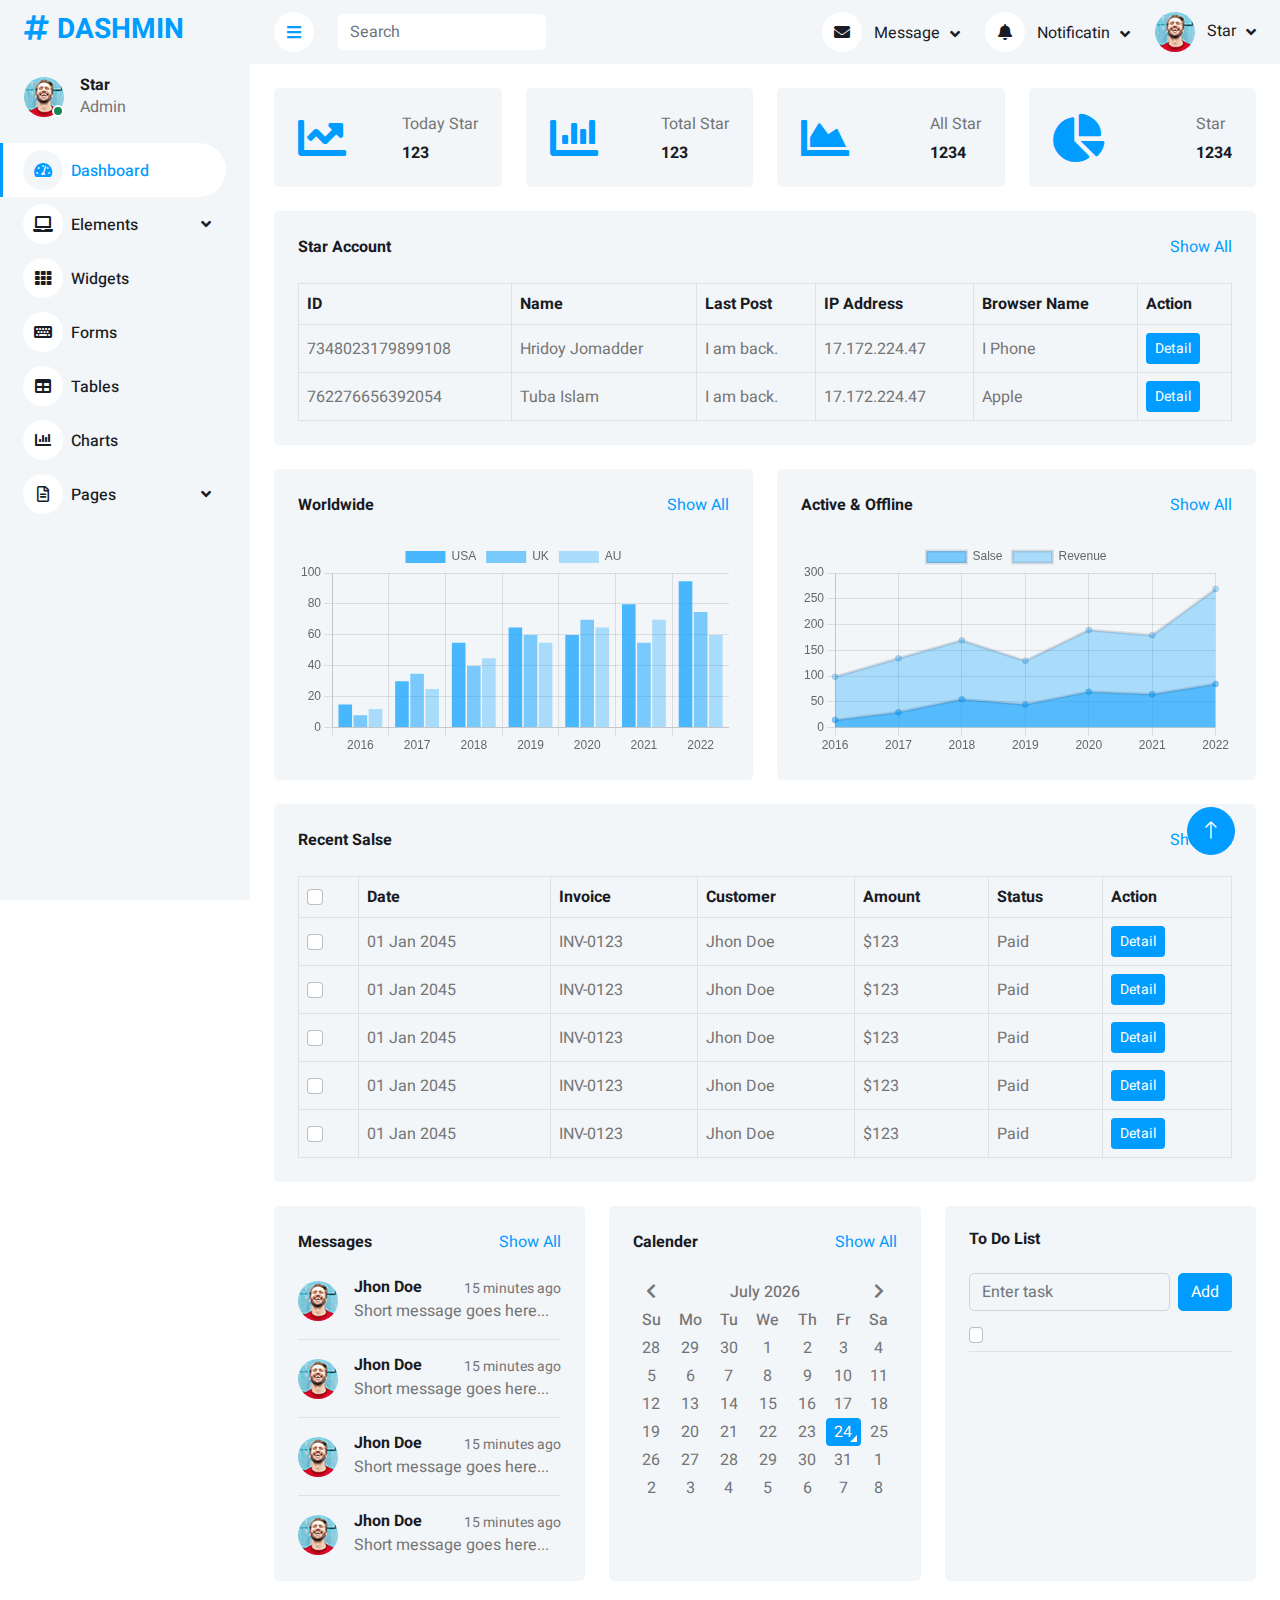
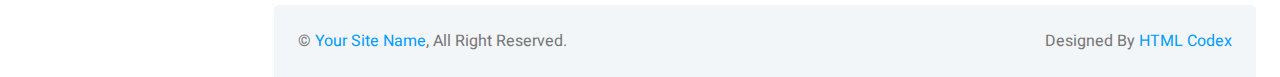
==== index.html @ 41b0b268 "first commit" ====
<!DOCTYPE html>
<html lang="en">

<head>
    <meta charset="utf-8">
    <title>DASHMIN - Bootstrap Admin Template</title>
    <meta content="width=device-width, initial-scale=1.0" name="viewport">
    <meta content="" name="keywords">
    <meta content="" name="description">
    <meta content="Hridoy Jomadder" name="author">

    <!-- Favicon -->
    <link href="img/favicon.ico" rel="icon">

    <!-- Google Web Fonts -->
    <link rel="preconnect" href="https://fonts.googleapis.com">
    <link rel="preconnect" href="https://fonts.gstatic.com" crossorigin>
    <link href="https://fonts.googleapis.com/css2?family=Heebo:wght@400;500;600;700&display=swap" rel="stylesheet">
    
    <!-- Icon Font Stylesheet -->
    <link href="https://cdnjs.cloudflare.com/ajax/libs/font-awesome/5.10.0/css/all.min.css" rel="stylesheet">
    <link href="https://cdn.jsdelivr.net/npm/bootstrap-icons@1.4.1/font/bootstrap-icons.css" rel="stylesheet">

    <!-- Libraries Stylesheet -->
    <link href="lib/owlcarousel/assets/owl.carousel.min.css" rel="stylesheet">
    <link href="lib/tempusdominus/css/tempusdominus-bootstrap-4.min.css" rel="stylesheet" />

    <!-- Customized Bootstrap Stylesheet -->
    <link href="css/bootstrap.min.css" rel="stylesheet">

    <!-- Template Stylesheet -->
    <link href="css/style.css" rel="stylesheet">
</head>

<body>
    <div class="container-fluid position-relative bg-white d-flex p-0">
        <!-- Spinner Start -->
        <div id="spinner" class="show bg-white position-fixed translate-middle w-100 vh-100 top-50 start-50 d-flex align-items-center justify-content-center">
            <div class="spinner-border text-primary" style="width: 3rem; height: 3rem;" role="status">
                <span class="sr-only">Loading...</span>
            </div>
        </div>
        <!-- Spinner End -->


        <!-- Sidebar Start -->
        <div class="sidebar pe-4 pb-3">
            <nav class="navbar bg-light navbar-light">
                <a href="index.html" class="navbar-brand mx-4 mb-3">
                    <h3 class="text-primary"><i class="fa fa-hashtag me-2"></i>DASHMIN</h3>
                </a>
                <div class="d-flex align-items-center ms-4 mb-4">
                    <div class="position-relative">
                        <img class="rounded-circle" src="img/user.jpg" alt="" style="width: 40px; height: 40px;">
                        <div class="bg-success rounded-circle border border-2 border-white position-absolute end-0 bottom-0 p-1"></div>
                    </div>
                    <div class="ms-3">
                        <h6 class="mb-0">Star</h6>
                        <span>Admin</span>
                    </div>
                </div>
                <div class="navbar-nav w-100">
                    <a href="index.html" class="nav-item nav-link active"><i class="fa fa-tachometer-alt me-2"></i>Dashboard</a>
                    <div class="nav-item dropdown">
                        <a href="#" class="nav-link dropdown-toggle" data-bs-toggle="dropdown"><i class="fa fa-laptop me-2"></i>Elements</a>
                        <div class="dropdown-menu bg-transparent border-0">
                            <a href="button.html" class="dropdown-item">Buttons</a>
                            <a href="typography.html" class="dropdown-item">Typography</a>
                            <a href="element.html" class="dropdown-item">Other Elements</a>
                        </div>
                    </div>
                    <a href="widget.html" class="nav-item nav-link"><i class="fa fa-th me-2"></i>Widgets</a>
                    <a href="form.html" class="nav-item nav-link"><i class="fa fa-keyboard me-2"></i>Forms</a>
                    <a href="table.html" class="nav-item nav-link"><i class="fa fa-table me-2"></i>Tables</a>
                    <a href="chart.html" class="nav-item nav-link"><i class="fa fa-chart-bar me-2"></i>Charts</a>
                    <div class="nav-item dropdown">
                        <a href="#" class="nav-link dropdown-toggle" data-bs-toggle="dropdown"><i class="far fa-file-alt me-2"></i>Pages</a>
                        <div class="dropdown-menu bg-transparent border-0">
                            <a href="signin.html" class="dropdown-item">Sign In</a>
                            <a href="signup.html" class="dropdown-item">Sign Up</a>
                            <a href="404.html" class="dropdown-item">404 Error</a>
                            <a href="blank.html" class="dropdown-item">Blank Page</a>
                        </div>
                    </div>
                </div>
            </nav>
        </div>
        <!-- Sidebar End -->


        <!-- Content Start -->
        <div class="content">
            <!-- Navbar Start -->
            <nav class="navbar navbar-expand bg-light navbar-light sticky-top px-4 py-0">
                <a href="index.html" class="navbar-brand d-flex d-lg-none me-4">
                    <h2 class="text-primary mb-0"><i class="fa fa-hashtag"></i></h2>
                </a>
                <a href="#" class="sidebar-toggler flex-shrink-0">
                    <i class="fa fa-bars"></i>
                </a>
                <form class="d-none d-md-flex ms-4">
                    <input class="form-control border-0" type="search" placeholder="Search">
                </form>
                <div class="navbar-nav align-items-center ms-auto">
                    <div class="nav-item dropdown">
                        <a href="#" class="nav-link dropdown-toggle" data-bs-toggle="dropdown">
                            <i class="fa fa-envelope me-lg-2"></i>
                            <span class="d-none d-lg-inline-flex">Message</span>
                        </a>
                        <div class="dropdown-menu dropdown-menu-end bg-light border-0 rounded-0 rounded-bottom m-0">
                            <a href="#" class="dropdown-item">
                                <div class="d-flex align-items-center">
                                    <img class="rounded-circle" src="img/user.jpg" alt="" style="width: 40px; height: 40px;">
                                    <div class="ms-2">
                                        <h6 class="fw-normal mb-0">Jhon send you a message</h6>
                                        <small>15 minutes ago</small>
                                    </div>
                                </div>
                            </a>
                            <hr class="dropdown-divider">
                            <a href="#" class="dropdown-item">
                                <div class="d-flex align-items-center">
                                    <img class="rounded-circle" src="img/user.jpg" alt="" style="width: 40px; height: 40px;">
                                    <div class="ms-2">
                                        <h6 class="fw-normal mb-0">Jhon send you a message</h6>
                                        <small>15 minutes ago</small>
                                    </div>
                                </div>
                            </a>
                            <hr class="dropdown-divider">
                            <a href="#" class="dropdown-item">
                                <div class="d-flex align-items-center">
                                    <img class="rounded-circle" src="img/user.jpg" alt="" style="width: 40px; height: 40px;">
                                    <div class="ms-2">
                                        <h6 class="fw-normal mb-0">Jhon send you a message</h6>
                                        <small>15 minutes ago</small>
                                    </div>
                                </div>
                            </a>
                            <hr class="dropdown-divider">
                            <a href="#" class="dropdown-item text-center">See all message</a>
                        </div>
                    </div>
                    <div class="nav-item dropdown">
                        <a href="#" class="nav-link dropdown-toggle" data-bs-toggle="dropdown">
                            <i class="fa fa-bell me-lg-2"></i>
                            <span class="d-none d-lg-inline-flex">Notificatin</span>
                        </a>
                        <div class="dropdown-menu dropdown-menu-end bg-light border-0 rounded-0 rounded-bottom m-0">
                            <a href="#" class="dropdown-item">
                                <h6 class="fw-normal mb-0">Profile updated</h6>
                                <small>15 minutes ago</small>
                            </a>
                            <hr class="dropdown-divider">
                            <a href="#" class="dropdown-item">
                                <h6 class="fw-normal mb-0">New user added</h6>
                                <small>15 minutes ago</small>
                            </a>
                            <hr class="dropdown-divider">
                            <a href="#" class="dropdown-item">
                                <h6 class="fw-normal mb-0">Password changed</h6>
                                <small>15 minutes ago</small>
                            </a>
                            <hr class="dropdown-divider">
                            <a href="#" class="dropdown-item text-center">See all notifications</a>
                        </div>
                    </div>
                    <div class="nav-item dropdown">
                        <a href="#" class="nav-link dropdown-toggle" data-bs-toggle="dropdown">
                            <img class="rounded-circle me-lg-2" src="img/user.jpg" alt="" style="width: 40px; height: 40px;">
                            <span class="d-none d-lg-inline-flex">Star</span>
                        </a>
                        <div class="dropdown-menu dropdown-menu-end bg-light border-0 rounded-0 rounded-bottom m-0">
                            <a href="#" class="dropdown-item">My Profile</a>
                            <a href="#" class="dropdown-item">Settings</a>
                            <a href="#" class="dropdown-item">Log Out</a>
                        </div>
                    </div>
                </div>
            </nav>
            <!-- Navbar End -->


            <!-- Sale & Revenue Start -->
            <div class="container-fluid pt-4 px-4">
                <div class="row g-4">
                    <div class="col-sm-6 col-xl-3">
                        <div class="bg-light rounded d-flex align-items-center justify-content-between p-4">
                            <i class="fa fa-chart-line fa-3x text-primary"></i>
                            <div class="ms-3">
                                <p class="mb-2">Today Star</p>
                                <h6 class="mb-0">123</h6>
                            </div>
                        </div>
                    </div>
                    <div class="col-sm-6 col-xl-3">
                        <div class="bg-light rounded d-flex align-items-center justify-content-between p-4">
                            <i class="fa fa-chart-bar fa-3x text-primary"></i>
                            <div class="ms-3">
                                <p class="mb-2">Total Star</p>
                                <h6 class="mb-0">123</h6>
                            </div>
                        </div>
                    </div>
                    <div class="col-sm-6 col-xl-3">
                        <div class="bg-light rounded d-flex align-items-center justify-content-between p-4">
                            <i class="fa fa-chart-area fa-3x text-primary"></i>
                            <div class="ms-3">
                                <p class="mb-2">All Star</p>
                                <h6 class="mb-0">1234</h6>
                            </div>
                        </div>
                    </div>
                    <div class="col-sm-6 col-xl-3">
                        <div class="bg-light rounded d-flex align-items-center justify-content-between p-4">
                            <i class="fa fa-chart-pie fa-3x text-primary"></i>
                            <div class="ms-3">
                                <p class="mb-2">Star</p>
                                <h6 class="mb-0">1234</h6>
                            </div>
                        </div>
                    </div>
                </div>
            </div>
            <!-- Sale & Revenue End -->

            <!-- Id Start -->
            <div class="container-fluid pt-4 px-4">
                <div class="bg-light text-center rounded p-4">
                    <div class="d-flex align-items-center justify-content-between mb-4">
                        <h6 class="mb-0">Star Account</h6>
                        <a href="">Show All</a>
                    </div>
                    <div class="table-responsive">
                        <table class="table text-start align-middle table-bordered table-hover mb-0">
                            <thead>
                                <tr class="text-dark">
                                    <th scope="col">ID</th>
                                    <th scope="col">Name</th>
                                    <th scope="col">Last Post</th>
                                    <th scope="col">IP Address</th>
                                    <th scope="col">Browser Name</th>
                                    <th scope="col">Action</th>
                                </tr>
                            </thead>
                            <tbody>
                                <tr>
                                    <td>7348023179899108</td>
                                    <td>Hridoy Jomadder</td>
                                    <td>I am back.</td>
                                    <td>17.172.224.47</td>
                                    <td>I Phone</td>
                                    <td><a class="btn btn-sm btn-primary" href="">Detail</a></td>
                                </tr>
                                <tr>
                                    <td>762276656392054</td>
                                    <td>Tuba Islam</td>
                                    <td>I am back.</td>
                                    <td>17.172.224.47</td>
                                    <td>Apple</td>
                                    <td><a class="btn btn-sm btn-primary" href="">Detail</a></td>
                                </tr>
                                <!-- <tr>
                                    <td><input class="form-check-input" type="checkbox"></td>
                                    <td>01 Jan 2045</td>
                                    <td>INV-0123</td>
                                    <td>Jhon Doe</td>
                                    <td>$123</td>
                                    <td>Paid</td>
                                    <td><a class="btn btn-sm btn-primary" href="">Detail</a></td>
                                </tr>
                                <tr>
                                    <td><input class="form-check-input" type="checkbox"></td>
                                    <td>01 Jan 2045</td>
                                    <td>INV-0123</td>
                                    <td>Jhon Doe</td>
                                    <td>$123</td>
                                    <td>Paid</td>
                                    <td><a class="btn btn-sm btn-primary" href="">Detail</a></td>
                                </tr>
                                <tr>
                                    <td><input class="form-check-input" type="checkbox"></td>
                                    <td>01 Jan 2045</td>
                                    <td>INV-0123</td>
                                    <td>Jhon Doe</td>
                                    <td>$123</td>
                                    <td>Paid</td>
                                    <td><a class="btn btn-sm btn-primary" href="">Detail</a></td>
                                </tr> -->
                            </tbody>
                        </table>
                    </div>
                </div>
            </div>
            <!-- Recent Sales End -->


            <!-- Sales Chart Start -->
            <div class="container-fluid pt-4 px-4">
                <div class="row g-4">
                    <div class="col-sm-12 col-xl-6">
                        <div class="bg-light text-center rounded p-4">
                            <div class="d-flex align-items-center justify-content-between mb-4">
                                <h6 class="mb-0">Worldwide</h6>
                                <a href="">Show All</a>
                            </div>
                            <canvas id="worldwide-sales"></canvas>
                        </div>
                    </div>
                    <div class="col-sm-12 col-xl-6">
                        <div class="bg-light text-center rounded p-4">
                            <div class="d-flex align-items-center justify-content-between mb-4">
                                <h6 class="mb-0">Active & Offline</h6>
                                <a href="">Show All</a>
                            </div>
                            <canvas id="salse-revenue"></canvas>
                        </div>
                    </div>
                </div>
            </div>
            <!-- Sales Chart End -->


            <!-- Recent Sales Start -->
            <div class="container-fluid pt-4 px-4">
                <div class="bg-light text-center rounded p-4">
                    <div class="d-flex align-items-center justify-content-between mb-4">
                        <h6 class="mb-0">Recent Salse</h6>
                        <a href="">Show All</a>
                    </div>
                    <div class="table-responsive">
                        <table class="table text-start align-middle table-bordered table-hover mb-0">
                            <thead>
                                <tr class="text-dark">
                                    <th scope="col"><input class="form-check-input" type="checkbox"></th>
                                    <th scope="col">Date</th>
                                    <th scope="col">Invoice</th>
                                    <th scope="col">Customer</th>
                                    <th scope="col">Amount</th>
                                    <th scope="col">Status</th>
                                    <th scope="col">Action</th>
                                </tr>
                            </thead>
                            <tbody>
                                <tr>
                                    <td><input class="form-check-input" type="checkbox"></td>
                                    <td>01 Jan 2045</td>
                                    <td>INV-0123</td>
                                    <td>Jhon Doe</td>
                                    <td>$123</td>
                                    <td>Paid</td>
                                    <td><a class="btn btn-sm btn-primary" href="">Detail</a></td>
                                </tr>
                                <tr>
                                    <td><input class="form-check-input" type="checkbox"></td>
                                    <td>01 Jan 2045</td>
                                    <td>INV-0123</td>
                                    <td>Jhon Doe</td>
                                    <td>$123</td>
                                    <td>Paid</td>
                                    <td><a class="btn btn-sm btn-primary" href="">Detail</a></td>
                                </tr>
                                <tr>
                                    <td><input class="form-check-input" type="checkbox"></td>
                                    <td>01 Jan 2045</td>
                                    <td>INV-0123</td>
                                    <td>Jhon Doe</td>
                                    <td>$123</td>
                                    <td>Paid</td>
                                    <td><a class="btn btn-sm btn-primary" href="">Detail</a></td>
                                </tr>
                                <tr>
                                    <td><input class="form-check-input" type="checkbox"></td>
                                    <td>01 Jan 2045</td>
                                    <td>INV-0123</td>
                                    <td>Jhon Doe</td>
                                    <td>$123</td>
                                    <td>Paid</td>
                                    <td><a class="btn btn-sm btn-primary" href="">Detail</a></td>
                                </tr>
                                <tr>
                                    <td><input class="form-check-input" type="checkbox"></td>
                                    <td>01 Jan 2045</td>
                                    <td>INV-0123</td>
                                    <td>Jhon Doe</td>
                                    <td>$123</td>
                                    <td>Paid</td>
                                    <td><a class="btn btn-sm btn-primary" href="">Detail</a></td>
                                </tr>
                            </tbody>
                        </table>
                    </div>
                </div>
            </div>
            <!-- Recent Sales End -->


            <!-- Widgets Start -->
            <div class="container-fluid pt-4 px-4">
                <div class="row g-4">
                    <div class="col-sm-12 col-md-6 col-xl-4">
                        <div class="h-100 bg-light rounded p-4">
                            <div class="d-flex align-items-center justify-content-between mb-2">
                                <h6 class="mb-0">Messages</h6>
                                <a href="">Show All</a>
                            </div>
                            <div class="d-flex align-items-center border-bottom py-3">
                                <img class="rounded-circle flex-shrink-0" src="img/user.jpg" alt="" style="width: 40px; height: 40px;">
                                <div class="w-100 ms-3">
                                    <div class="d-flex w-100 justify-content-between">
                                        <h6 class="mb-0">Jhon Doe</h6>
                                        <small>15 minutes ago</small>
                                    </div>
                                    <span>Short message goes here...</span>
                                </div>
                            </div>
                            <div class="d-flex align-items-center border-bottom py-3">
                                <img class="rounded-circle flex-shrink-0" src="img/user.jpg" alt="" style="width: 40px; height: 40px;">
                                <div class="w-100 ms-3">
                                    <div class="d-flex w-100 justify-content-between">
                                        <h6 class="mb-0">Jhon Doe</h6>
                                        <small>15 minutes ago</small>
                                    </div>
                                    <span>Short message goes here...</span>
                                </div>
                            </div>
                            <div class="d-flex align-items-center border-bottom py-3">
                                <img class="rounded-circle flex-shrink-0" src="img/user.jpg" alt="" style="width: 40px; height: 40px;">
                                <div class="w-100 ms-3">
                                    <div class="d-flex w-100 justify-content-between">
                                        <h6 class="mb-0">Jhon Doe</h6>
                                        <small>15 minutes ago</small>
                                    </div>
                                    <span>Short message goes here...</span>
                                </div>
                            </div>
                            <div class="d-flex align-items-center pt-3">
                                <img class="rounded-circle flex-shrink-0" src="img/user.jpg" alt="" style="width: 40px; height: 40px;">
                                <div class="w-100 ms-3">
                                    <div class="d-flex w-100 justify-content-between">
                                        <h6 class="mb-0">Jhon Doe</h6>
                                        <small>15 minutes ago</small>
                                    </div>
                                    <span>Short message goes here...</span>
                                </div>
                            </div>
                        </div>
                    </div>
                    <div class="col-sm-12 col-md-6 col-xl-4">
                        <div class="h-100 bg-light rounded p-4">
                            <div class="d-flex align-items-center justify-content-between mb-4">
                                <h6 class="mb-0">Calender</h6>
                                <a href="">Show All</a>
                            </div>
                            <div id="calender"></div>
                        </div>
                    </div>
                    <div class="col-sm-12 col-md-6 col-xl-4">
                        <div class="h-100 bg-light rounded p-4">
                            <div class="d-flex align-items-center justify-content-between mb-4">
                                <h6 class="mb-0">To Do List</h6>
                                <!-- <a href="">Show All</a> -->
                            </div>
                            <div class="d-flex mb-2">
                                <input class="form-control bg-transparent" type="text" id="taskInput" placeholder="Enter task">
                                <button type="button" class="btn btn-primary ms-2" onclick="addTask()">Add</button>
                            </div>
                            <div class="d-flex align-items-center border-bottom py-2">
                                <input class="form-check-input m-0" type="checkbox">
                                <div class="w-100 ms-3">
                                    <div class="d-flex w-100 align-items-center justify-content-between">
                                        <div id="taskList"></div>
                                        <!-- <button class="btn btn-sm"><i class="fa fa-times"></i></button> -->
                                    </div>
                                </div>
                            </div>
                        </div>
                    </div>
                </div>
            </div>
            <!-- Widgets End -->


            <!-- Footer Start -->
            <div class="container-fluid pt-4 px-4">
                <div class="bg-light rounded-top p-4">
                    <div class="row">
                        <div class="col-12 col-sm-6 text-center text-sm-start">
                            &copy; <a href="#">Your Site Name</a>, All Right Reserved. 
                        </div>
                        <div class="col-12 col-sm-6 text-center text-sm-end">
                            <!--/*** This template is free as long as you keep the footer author’s credit link/attribution link/backlink. If you'd like to use the template without the footer author’s credit link/attribution link/backlink, you can purchase the Credit Removal License from "https://htmlcodex.com/credit-removal". Thank you for your support. ***/-->
                            Designed By <a href="https://htmlcodex.com">HTML Codex</a>
                        </div>
                    </div>
                </div>
            </div>
            <!-- Footer End -->
        </div>
        <!-- Content End -->


        <!-- Back to Top -->
        <a href="#" class="btn btn-lg btn-primary btn-lg-square back-to-top"><i class="bi bi-arrow-up"></i></a>
    </div>

    <!-- JavaScript Libraries -->
    <script src="https://code.jquery.com/jquery-3.4.1.min.js"></script>
    <script src="https://cdn.jsdelivr.net/npm/bootstrap@5.0.0/dist/js/bootstrap.bundle.min.js"></script>
    <script src="lib/chart/chart.min.js"></script>
    <script src="lib/easing/easing.min.js"></script>
    <script src="lib/waypoints/waypoints.min.js"></script>
    <script src="lib/owlcarousel/owl.carousel.min.js"></script>
    <script src="lib/tempusdominus/js/moment.min.js"></script>
    <script src="lib/tempusdominus/js/moment-timezone.min.js"></script>
    <script src="lib/tempusdominus/js/tempusdominus-bootstrap-4.min.js"></script>

    <!-- Template Javascript -->
    <script src="js/main.js"></script>
    <script>
    //Todo list js
        function addTask() {
            const taskInput = document.getElementById("taskInput");
            const taskList = document.getElementById("taskList");
        
            if (taskInput.value.trim() !== "") {
                const li = document.createElement("li");
                li.innerHTML = `${taskInput.value} <button onclick="removeTask(this)">Delete</button>`;
                taskList.appendChild(li);
                taskInput.value = "";
            }
        }
        
        function removeTask(button) {
            const li = button.parentElement;
            const taskList = document.getElementById("taskList");
            taskList.removeChild(li);
        }</script>
</body>

</html>
---- css/style.css ----
/********** Template CSS **********/
:root {
    --primary: #009CFF;
    --light: #F3F6F9;
    --dark: #191C24;
}

.back-to-top {
    position: fixed;
    display: none;
    right: 45px;
    bottom: 45px;
    z-index: 99;
}


/*** Spinner ***/
#spinner {
    opacity: 0;
    visibility: hidden;
    transition: opacity .5s ease-out, visibility 0s linear .5s;
    z-index: 99999;
}

#spinner.show {
    transition: opacity .5s ease-out, visibility 0s linear 0s;
    visibility: visible;
    opacity: 1;
}


/*** Button ***/
.btn {
    transition: .5s;
}

.btn.btn-primary {
    color: #FFFFFF;
}

.btn-square {
    width: 38px;
    height: 38px;
}

.btn-sm-square {
    width: 32px;
    height: 32px;
}

.btn-lg-square {
    width: 48px;
    height: 48px;
}

.btn-square,
.btn-sm-square,
.btn-lg-square {
    padding: 0;
    display: inline-flex;
    align-items: center;
    justify-content: center;
    font-weight: normal;
    border-radius: 50px;
}


/*** Layout ***/
.sidebar {
    position: fixed;
    top: 0;
    left: 0;
    bottom: 0;
    width: 250px;
    height: 100vh;
    overflow-y: auto;
    background: var(--light);
    transition: 0.5s;
    z-index: 999;
}

.content {
    margin-left: 250px;
    min-height: 100vh;
    background: #FFFFFF;
    transition: 0.5s;
}

@media (min-width: 992px) {
    .sidebar {
        margin-left: 0;
    }

    .sidebar.open {
        margin-left: -250px;
    }

    .content {
        width: calc(100% - 250px);
    }

    .content.open {
        width: 100%;
        margin-left: 0;
    }
}

@media (max-width: 991.98px) {
    .sidebar {
        margin-left: -250px;
    }

    .sidebar.open {
        margin-left: 0;
    }

    .content {
        width: 100%;
        margin-left: 0;
    }
}


/*** Navbar ***/
.sidebar .navbar .navbar-nav .nav-link {
    padding: 7px 20px;
    color: var(--dark);
    font-weight: 500;
    border-left: 3px solid var(--light);
    border-radius: 0 30px 30px 0;
    outline: none;
}

.sidebar .navbar .navbar-nav .nav-link:hover,
.sidebar .navbar .navbar-nav .nav-link.active {
    color: var(--primary);
    background: #FFFFFF;
    border-color: var(--primary);
}

.sidebar .navbar .navbar-nav .nav-link i {
    width: 40px;
    height: 40px;
    display: inline-flex;
    align-items: center;
    justify-content: center;
    background: #FFFFFF;
    border-radius: 40px;
}

.sidebar .navbar .navbar-nav .nav-link:hover i,
.sidebar .navbar .navbar-nav .nav-link.active i {
    background: var(--light);
}

.sidebar .navbar .dropdown-toggle::after {
    position: absolute;
    top: 15px;
    right: 15px;
    border: none;
    content: "\f107";
    font-family: "Font Awesome 5 Free";
    font-weight: 900;
    transition: .5s;
}

.sidebar .navbar .dropdown-toggle[aria-expanded=true]::after {
    transform: rotate(-180deg);
}

.sidebar .navbar .dropdown-item {
    padding-left: 25px;
    border-radius: 0 30px 30px 0;
}

.content .navbar .navbar-nav .nav-link {
    margin-left: 25px;
    padding: 12px 0;
    color: var(--dark);
    outline: none;
}

.content .navbar .navbar-nav .nav-link:hover,
.content .navbar .navbar-nav .nav-link.active {
    color: var(--primary);
}

.content .navbar .sidebar-toggler,
.content .navbar .navbar-nav .nav-link i {
    width: 40px;
    height: 40px;
    display: inline-flex;
    align-items: center;
    justify-content: center;
    background: #FFFFFF;
    border-radius: 40px;
}

.content .navbar .dropdown-toggle::after {
    margin-left: 6px;
    vertical-align: middle;
    border: none;
    content: "\f107";
    font-family: "Font Awesome 5 Free";
    font-weight: 900;
    transition: .5s;
}

.content .navbar .dropdown-toggle[aria-expanded=true]::after {
    transform: rotate(-180deg);
}

@media (max-width: 575.98px) {
    .content .navbar .navbar-nav .nav-link {
        margin-left: 15px;
    }
}


/*** Date Picker ***/
.bootstrap-datetimepicker-widget.bottom {
    top: auto !important;
}

.bootstrap-datetimepicker-widget .table * {
    border-bottom-width: 0px;
}

.bootstrap-datetimepicker-widget .table th {
    font-weight: 500;
}

.bootstrap-datetimepicker-widget.dropdown-menu {
    padding: 10px;
    border-radius: 2px;
}

.bootstrap-datetimepicker-widget table td.active,
.bootstrap-datetimepicker-widget table td.active:hover {
    background: var(--primary);
}

.bootstrap-datetimepicker-widget table td.today::before {
    border-bottom-color: var(--primary);
}


/*** Testimonial ***/
.progress .progress-bar {
    width: 0px;
    transition: 2s;
}


/*** Testimonial ***/
.testimonial-carousel .owl-dots {
    margin-top: 24px;
    display: flex;
    align-items: flex-end;
    justify-content: center;
}

.testimonial-carousel .owl-dot {
    position: relative;
    display: inline-block;
    margin: 0 5px;
    width: 15px;
    height: 15px;
    border: 5px solid var(--primary);
    border-radius: 15px;
    transition: .5s;
}

.testimonial-carousel .owl-dot.active {
    background: var(--dark);
    border-color: var(--primary);
}
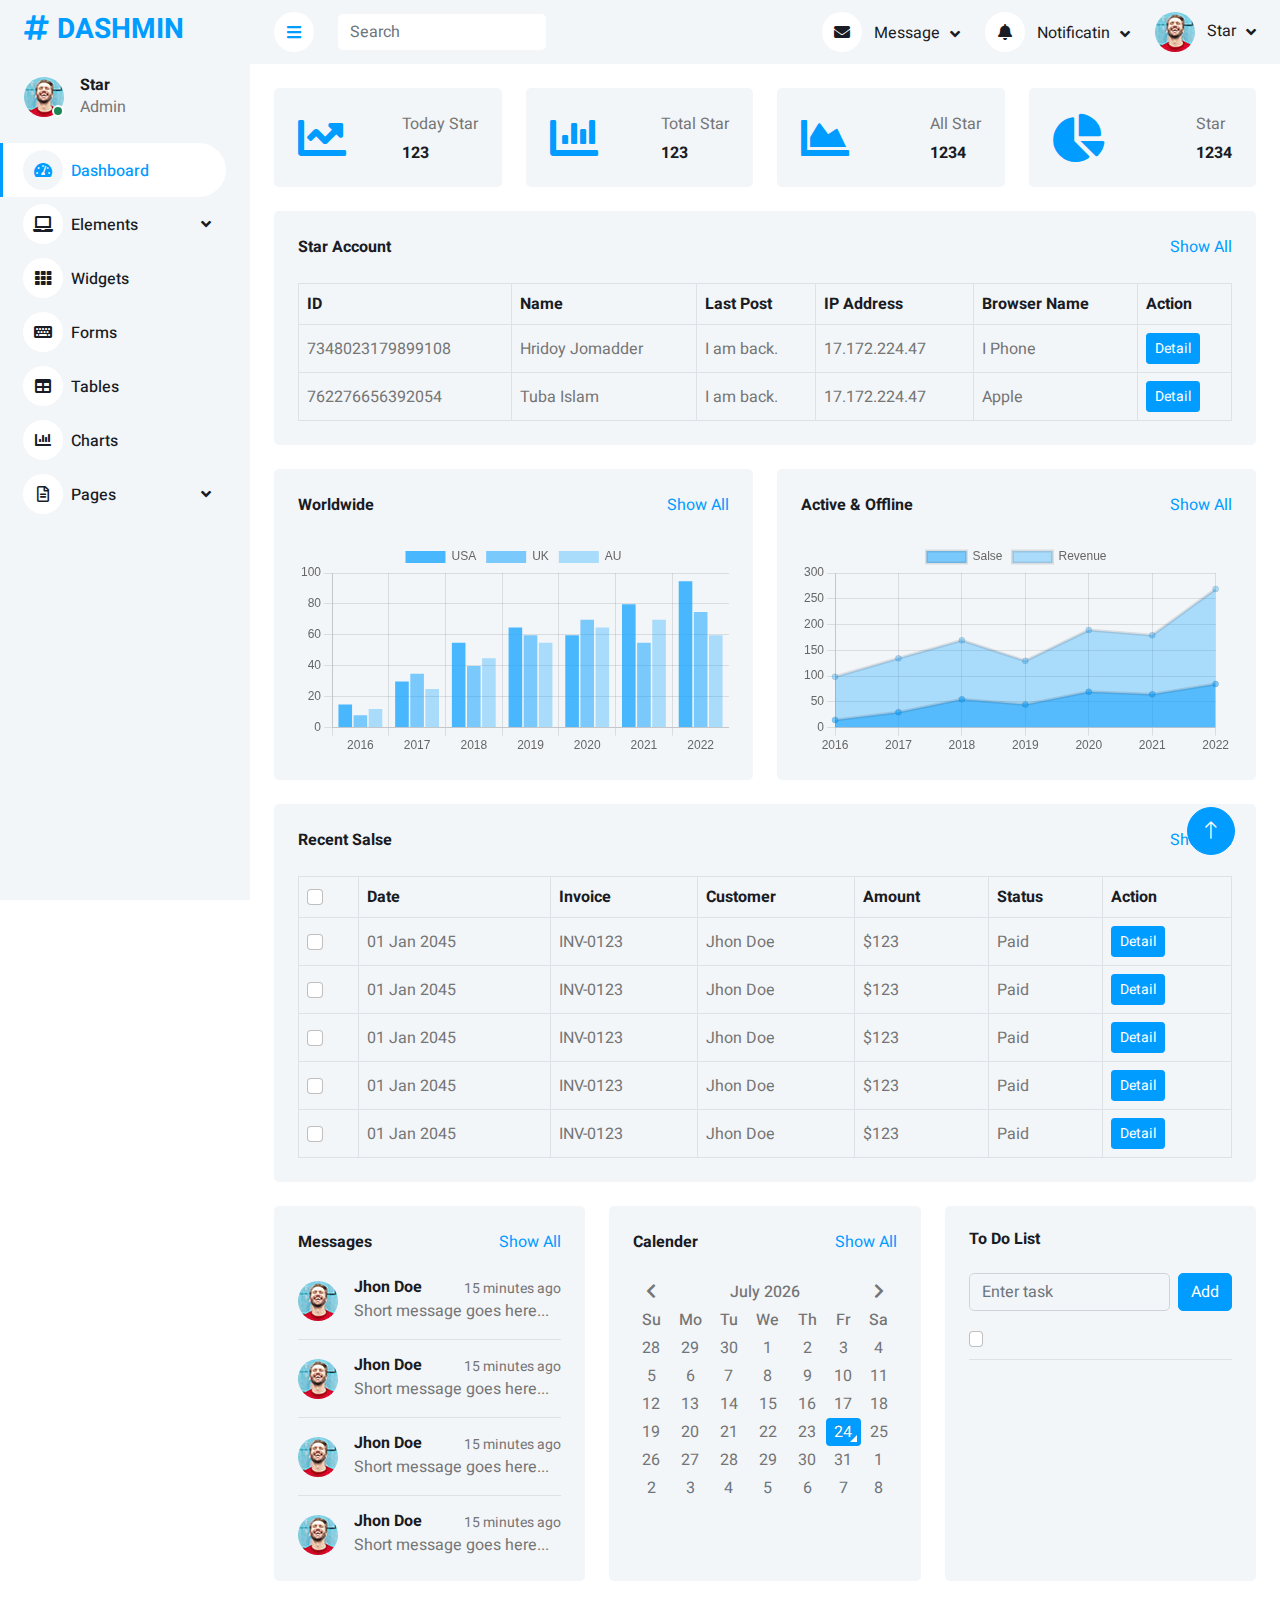
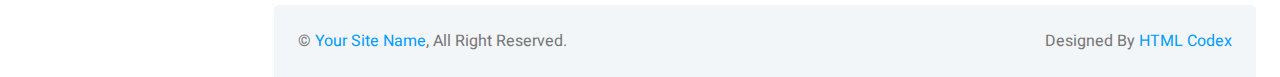
==== commit 57815ee8: "first commit" ====
--- a/index.html
+++ b/index.html
@@ -469,7 +469,7 @@
                                 <input class="form-check-input m-0" type="checkbox">
                                 <div class="w-100 ms-3">
                                     <div class="d-flex w-100 align-items-center justify-content-between">
-                                        <div id="taskList"></div>
+                                        <div id="taskList"><br></div>
                                         <!-- <button class="btn btn-sm"><i class="fa fa-times"></i></button> -->
                                     </div>
                                 </div>
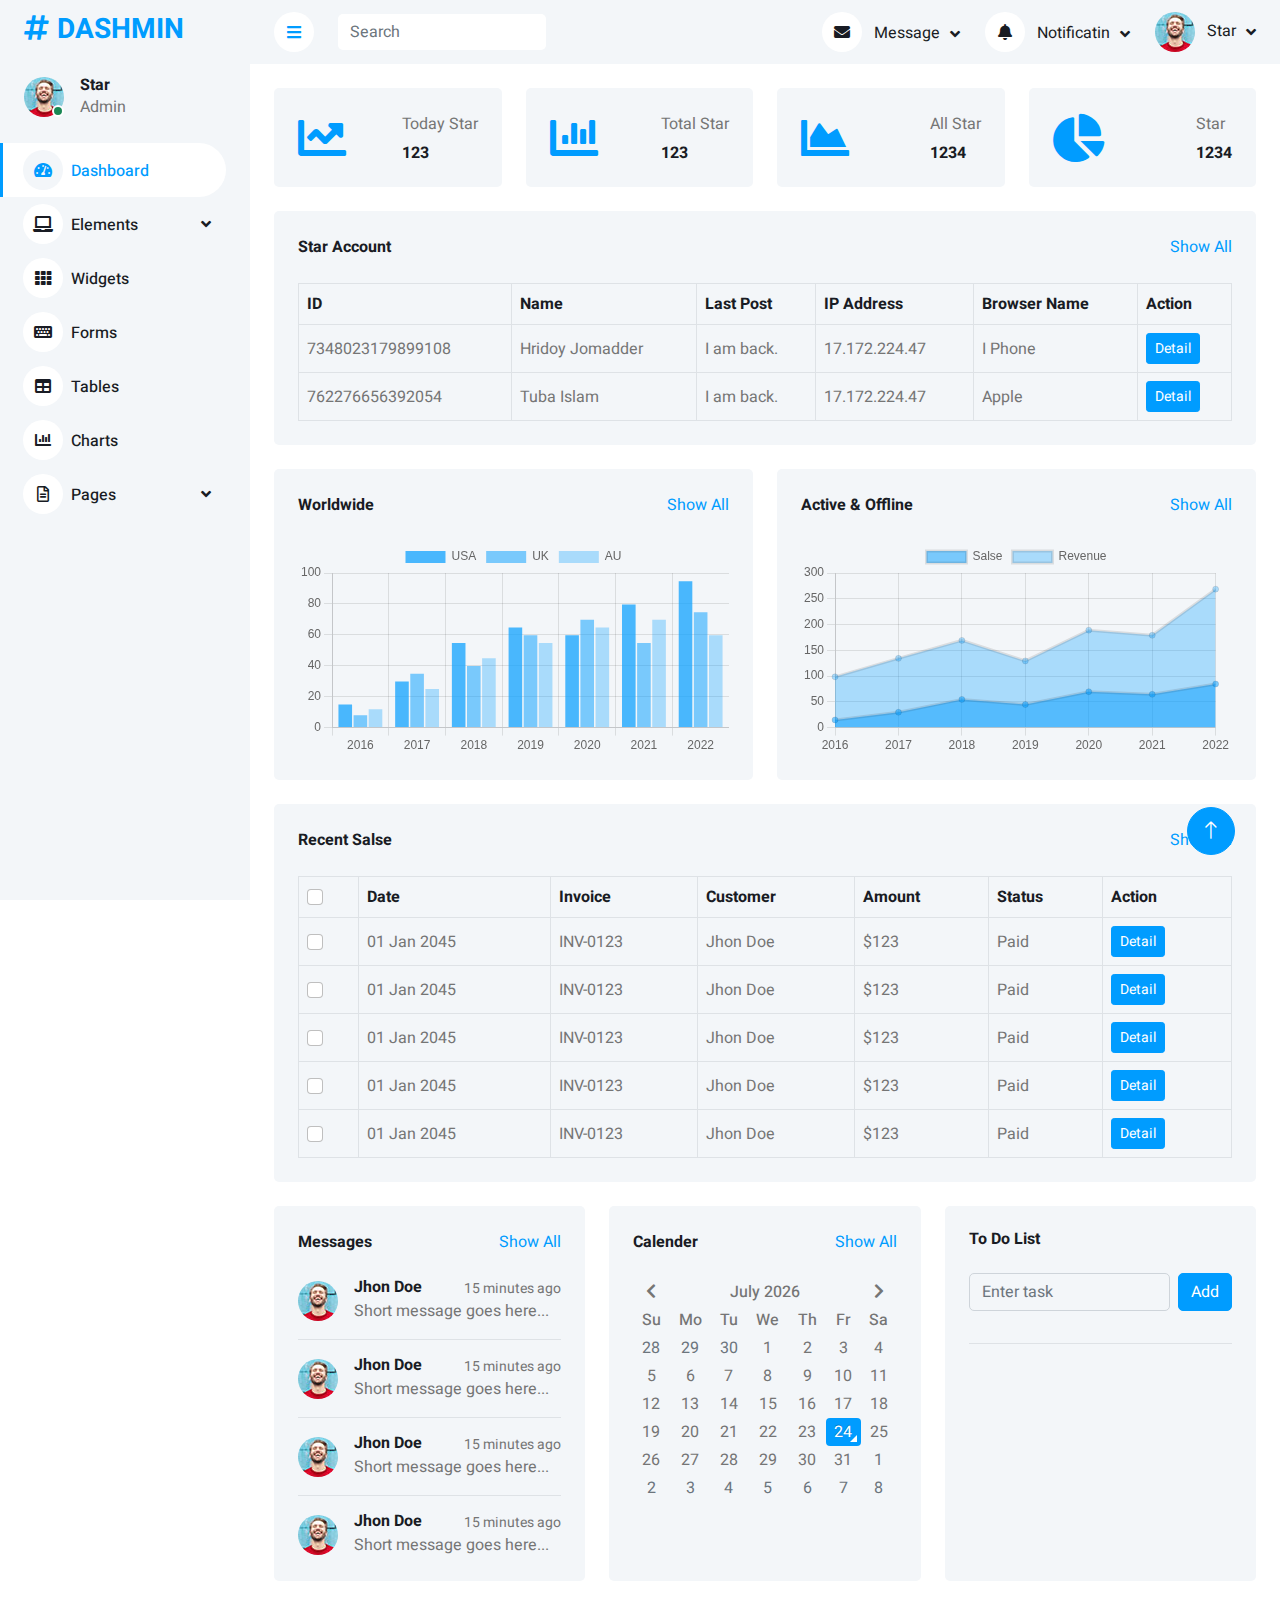
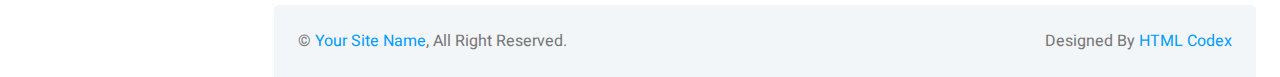
==== commit de10d8a8: "first commit" ====
--- a/index.html
+++ b/index.html
@@ -466,10 +466,10 @@
                                 <button type="button" class="btn btn-primary ms-2" onclick="addTask()">Add</button>
                             </div>
                             <div class="d-flex align-items-center border-bottom py-2">
-                                <input class="form-check-input m-0" type="checkbox">
+                                <!-- <input class="form-check-input m-0" type="checkbox"> -->
                                 <div class="w-100 ms-3">
                                     <div class="d-flex w-100 align-items-center justify-content-between">
-                                        <div id="taskList"><br></div>
+                                        <h3 id="taskList"></h3>
                                         <!-- <button class="btn btn-sm"><i class="fa fa-times"></i></button> -->
                                     </div>
                                 </div>
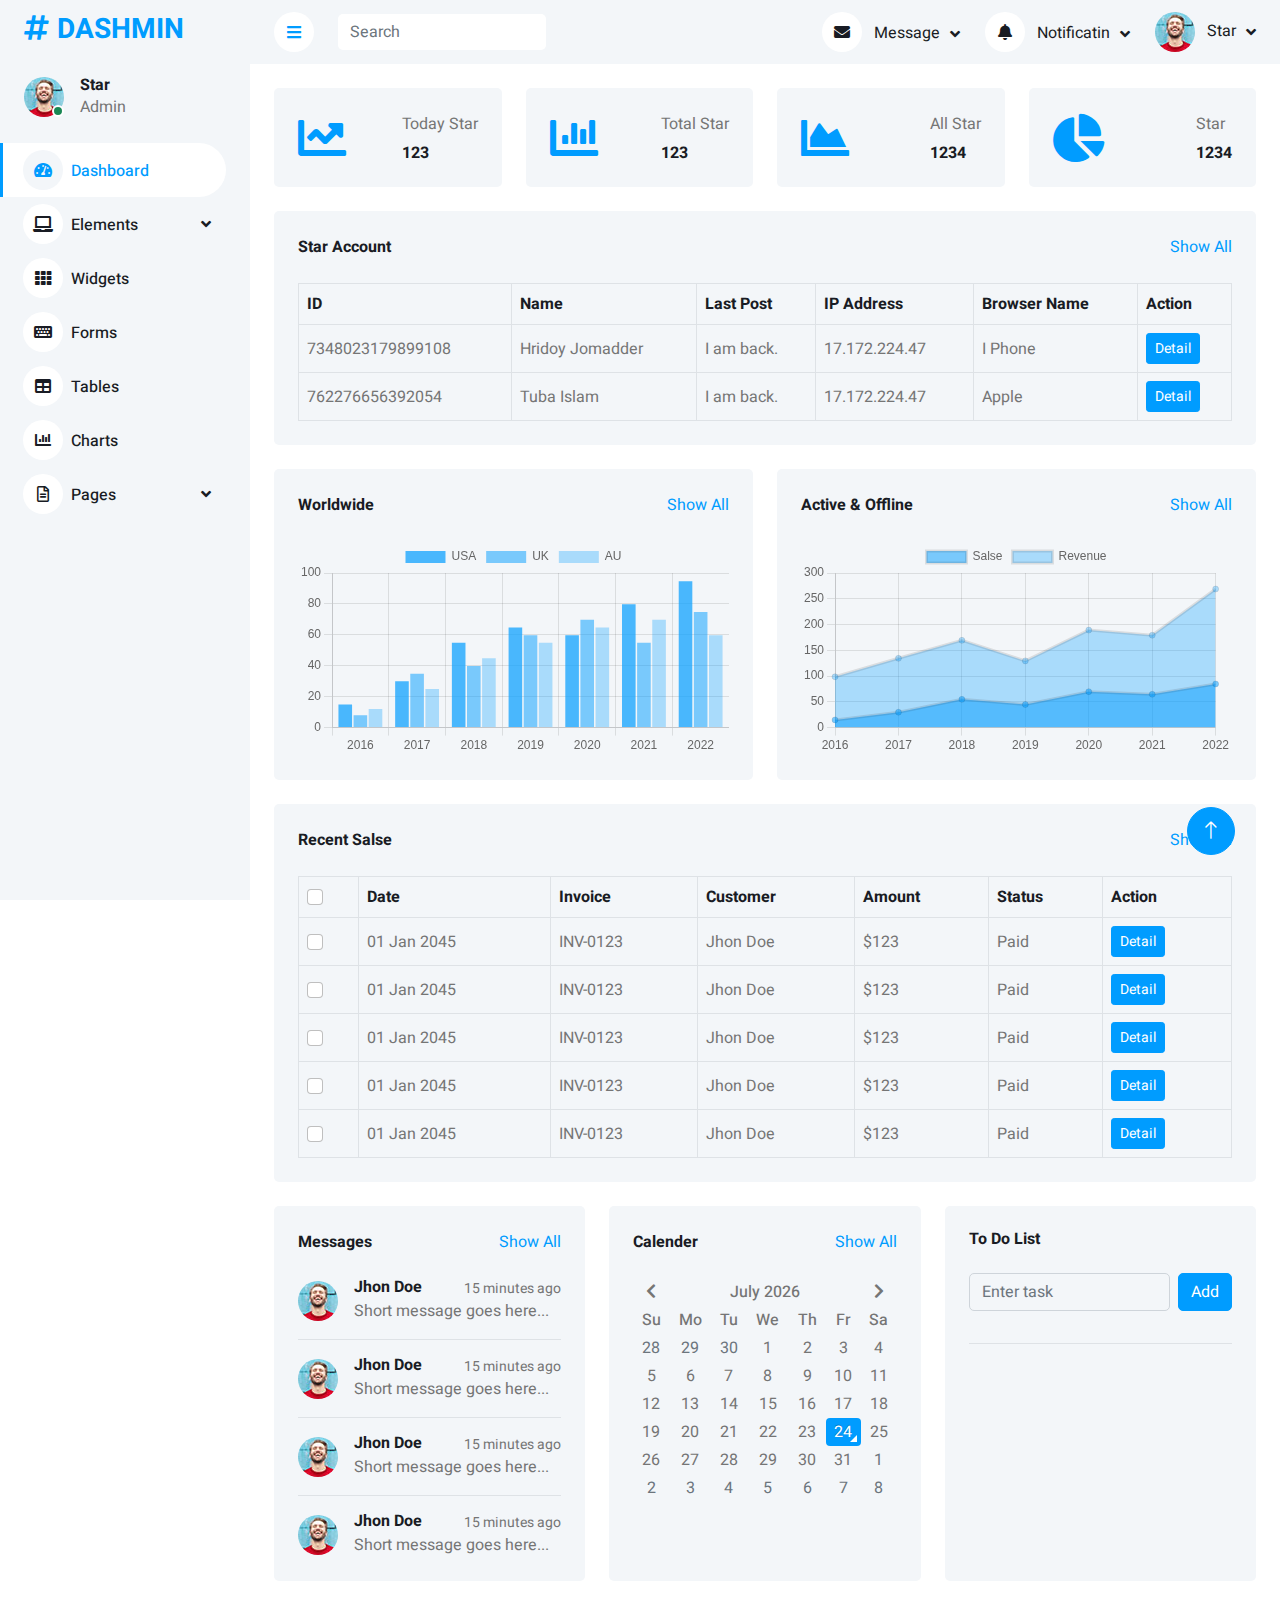
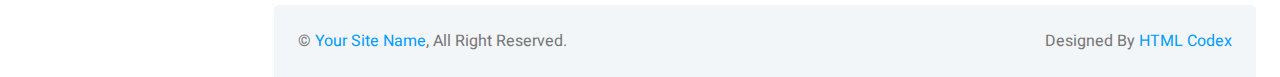
==== commit 4107013f: "first commit" ====
--- a/index.html
+++ b/index.html
@@ -469,7 +469,7 @@
                                 <!-- <input class="form-check-input m-0" type="checkbox"> -->
                                 <div class="w-100 ms-3">
                                     <div class="d-flex w-100 align-items-center justify-content-between">
-                                        <h3 id="taskList"></h3>
+                                        <h5 id="taskList"></h5>
                                         <!-- <button class="btn btn-sm"><i class="fa fa-times"></i></button> -->
                                     </div>
                                 </div>
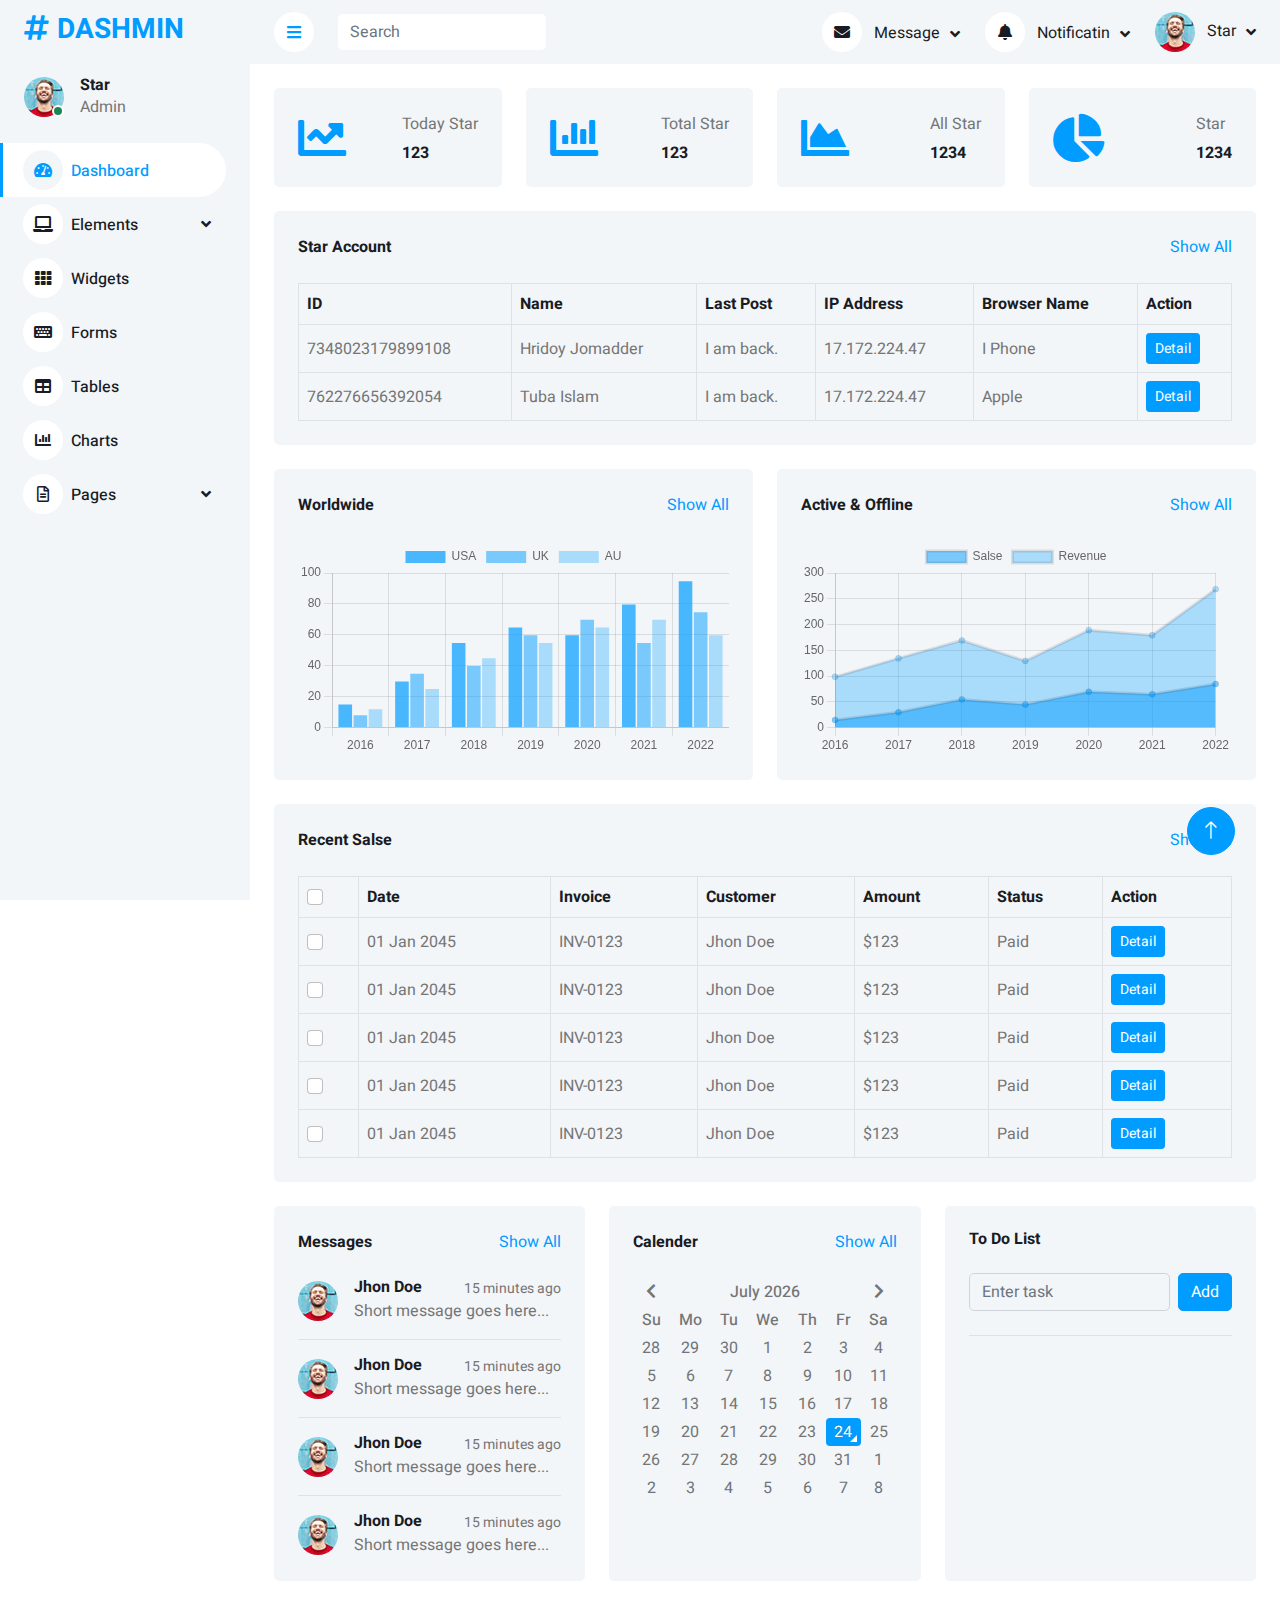
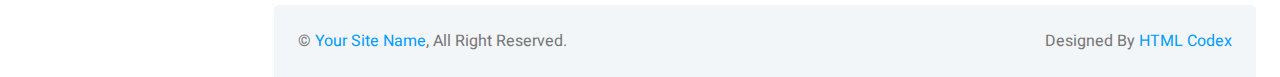
==== commit f8e8ce43: "first commit" ====
--- a/index.html
+++ b/index.html
@@ -469,7 +469,7 @@
                                 <!-- <input class="form-check-input m-0" type="checkbox"> -->
                                 <div class="w-100 ms-3">
                                     <div class="d-flex w-100 align-items-center justify-content-between">
-                                        <h5 id="taskList"></h5>
+                                        <div id="taskList"></div>
                                         <!-- <button class="btn btn-sm"><i class="fa fa-times"></i></button> -->
                                     </div>
                                 </div>
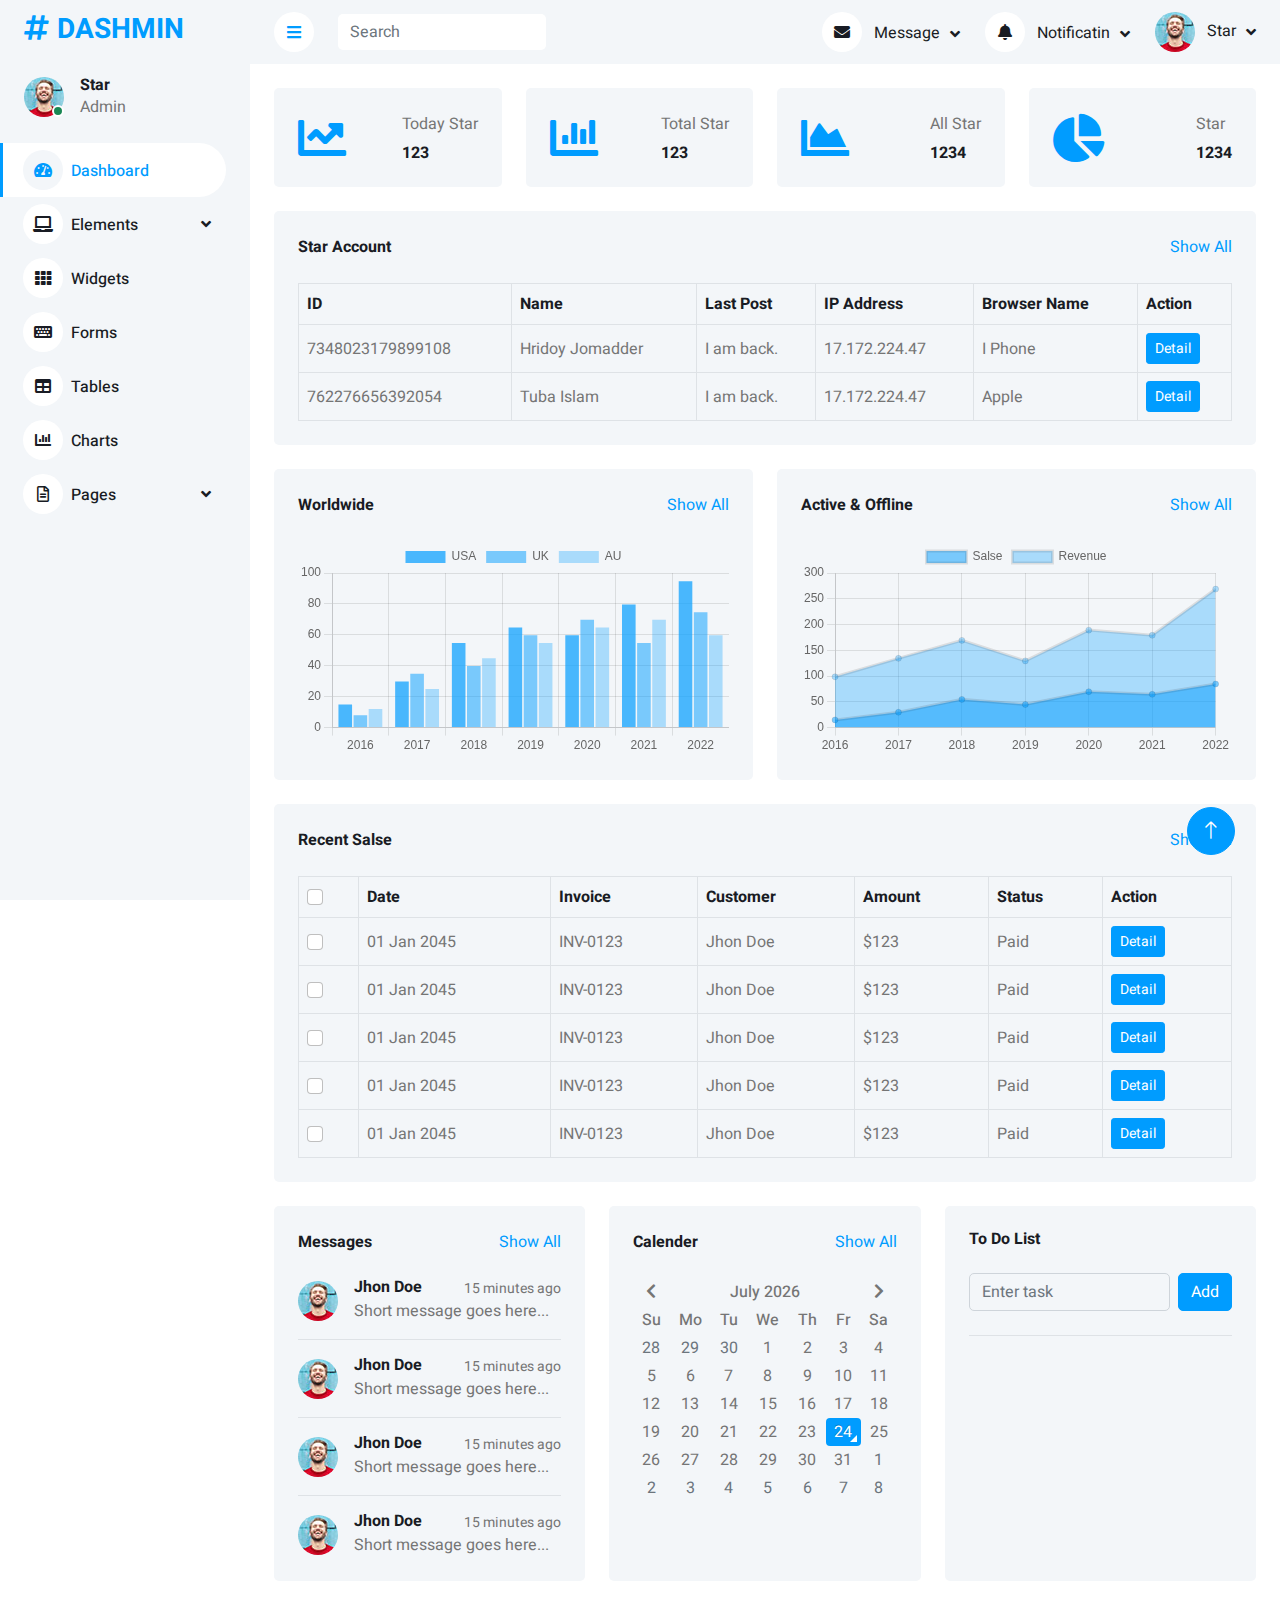
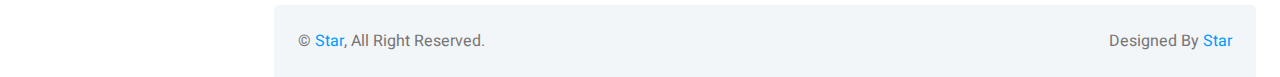
==== commit 8c3a0f1d: "first commit" ====
--- a/index.html
+++ b/index.html
@@ -486,11 +486,10 @@
                 <div class="bg-light rounded-top p-4">
                     <div class="row">
                         <div class="col-12 col-sm-6 text-center text-sm-start">
-                            &copy; <a href="#">Your Site Name</a>, All Right Reserved. 
+                            &copy; <a href="">Star</a>, All Right Reserved. 
                         </div>
                         <div class="col-12 col-sm-6 text-center text-sm-end">
-                            <!--/*** This template is free as long as you keep the footer author’s credit link/attribution link/backlink. If you'd like to use the template without the footer author’s credit link/attribution link/backlink, you can purchase the Credit Removal License from "https://htmlcodex.com/credit-removal". Thank you for your support. ***/-->
-                            Designed By <a href="https://htmlcodex.com">HTML Codex</a>
+                            Designed By <a href="">Star</a>
                         </div>
                     </div>
                 </div>
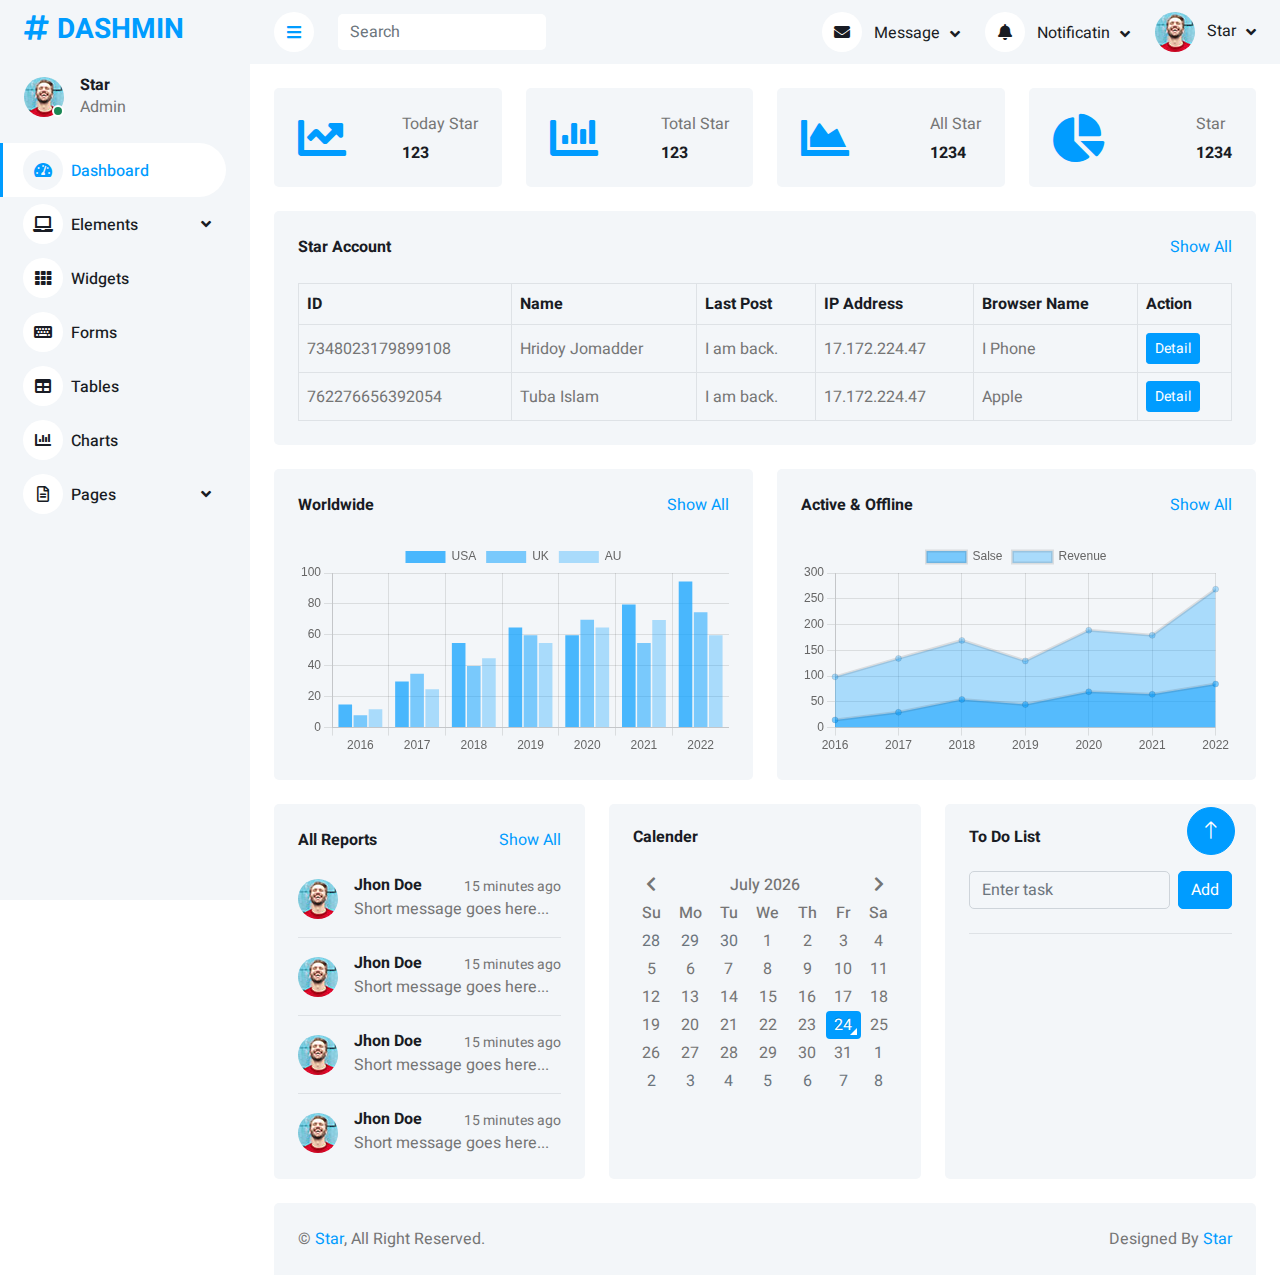
==== commit 8a6fefeb: "first commit" ====
--- a/index.html
+++ b/index.html
@@ -322,7 +322,7 @@
 
 
             <!-- Recent Sales Start -->
-            <div class="container-fluid pt-4 px-4">
+            <!-- <div class="container-fluid pt-4 px-4">
                 <div class="bg-light text-center rounded p-4">
                     <div class="d-flex align-items-center justify-content-between mb-4">
                         <h6 class="mb-0">Recent Salse</h6>
@@ -391,7 +391,7 @@
                         </table>
                     </div>
                 </div>
-            </div>
+            </div> -->
             <!-- Recent Sales End -->
 
 
@@ -401,7 +401,7 @@
                     <div class="col-sm-12 col-md-6 col-xl-4">
                         <div class="h-100 bg-light rounded p-4">
                             <div class="d-flex align-items-center justify-content-between mb-2">
-                                <h6 class="mb-0">Messages</h6>
+                                <h6 class="mb-0">All Reports</h6>
                                 <a href="">Show All</a>
                             </div>
                             <div class="d-flex align-items-center border-bottom py-3">
@@ -450,7 +450,6 @@
                         <div class="h-100 bg-light rounded p-4">
                             <div class="d-flex align-items-center justify-content-between mb-4">
                                 <h6 class="mb-0">Calender</h6>
-                                <a href="">Show All</a>
                             </div>
                             <div id="calender"></div>
                         </div>
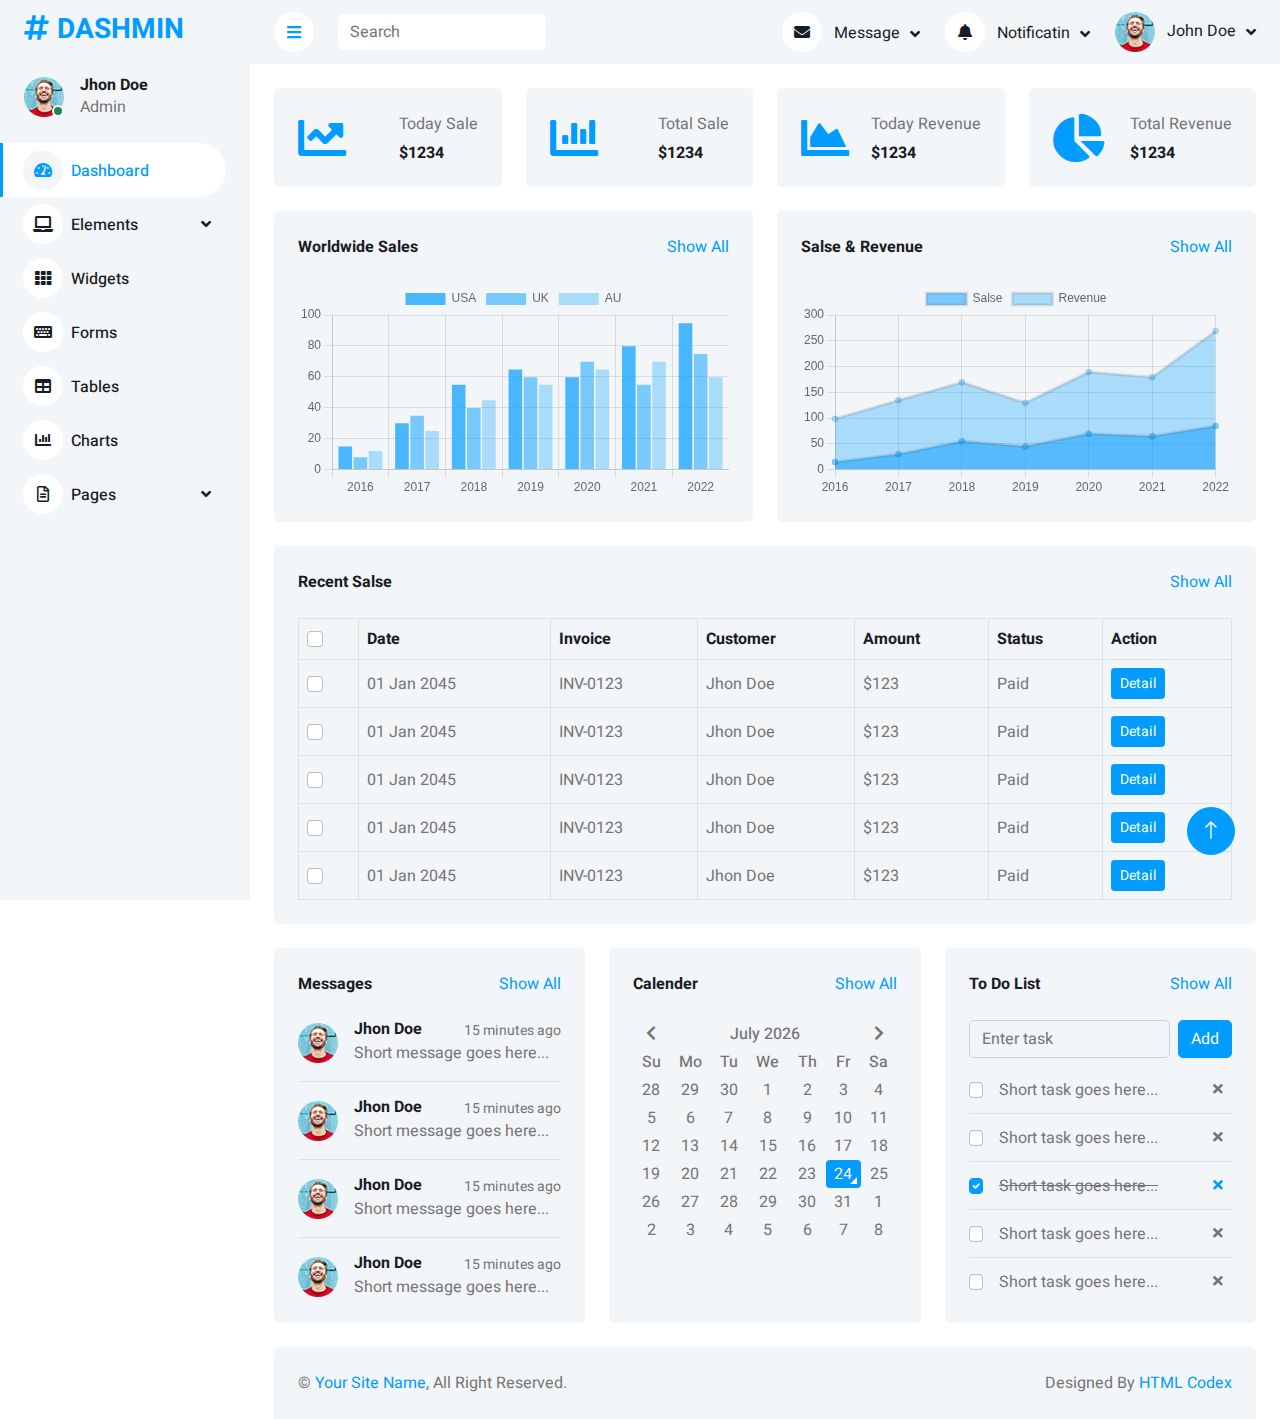
==== commit b0659a52: "Merge branch 'main' of https://github.com/Hridoy-Jomadder/Star_Dashboard" ====
--- a/index.html
+++ b/index.html
@@ -1,539 +1,487 @@
-<!DOCTYPE html>
-<html lang="en">
-
-<head>
-    <meta charset="utf-8">
-    <title>DASHMIN - Bootstrap Admin Template</title>
-    <meta content="width=device-width, initial-scale=1.0" name="viewport">
-    <meta content="" name="keywords">
-    <meta content="" name="description">
-    <meta content="Hridoy Jomadder" name="author">
-
-    <!-- Favicon -->
-    <link href="img/favicon.ico" rel="icon">
-
-    <!-- Google Web Fonts -->
-    <link rel="preconnect" href="https://fonts.googleapis.com">
-    <link rel="preconnect" href="https://fonts.gstatic.com" crossorigin>
-    <link href="https://fonts.googleapis.com/css2?family=Heebo:wght@400;500;600;700&display=swap" rel="stylesheet">
-    
-    <!-- Icon Font Stylesheet -->
-    <link href="https://cdnjs.cloudflare.com/ajax/libs/font-awesome/5.10.0/css/all.min.css" rel="stylesheet">
-    <link href="https://cdn.jsdelivr.net/npm/bootstrap-icons@1.4.1/font/bootstrap-icons.css" rel="stylesheet">
-
-    <!-- Libraries Stylesheet -->
-    <link href="lib/owlcarousel/assets/owl.carousel.min.css" rel="stylesheet">
-    <link href="lib/tempusdominus/css/tempusdominus-bootstrap-4.min.css" rel="stylesheet" />
-
-    <!-- Customized Bootstrap Stylesheet -->
-    <link href="css/bootstrap.min.css" rel="stylesheet">
-
-    <!-- Template Stylesheet -->
-    <link href="css/style.css" rel="stylesheet">
-</head>
-
-<body>
-    <div class="container-fluid position-relative bg-white d-flex p-0">
-        <!-- Spinner Start -->
-        <div id="spinner" class="show bg-white position-fixed translate-middle w-100 vh-100 top-50 start-50 d-flex align-items-center justify-content-center">
-            <div class="spinner-border text-primary" style="width: 3rem; height: 3rem;" role="status">
-                <span class="sr-only">Loading...</span>
-            </div>
-        </div>
-        <!-- Spinner End -->
-
-
-        <!-- Sidebar Start -->
-        <div class="sidebar pe-4 pb-3">
-            <nav class="navbar bg-light navbar-light">
-                <a href="index.html" class="navbar-brand mx-4 mb-3">
-                    <h3 class="text-primary"><i class="fa fa-hashtag me-2"></i>DASHMIN</h3>
-                </a>
-                <div class="d-flex align-items-center ms-4 mb-4">
-                    <div class="position-relative">
-                        <img class="rounded-circle" src="img/user.jpg" alt="" style="width: 40px; height: 40px;">
-                        <div class="bg-success rounded-circle border border-2 border-white position-absolute end-0 bottom-0 p-1"></div>
-                    </div>
-                    <div class="ms-3">
-                        <h6 class="mb-0">Star</h6>
-                        <span>Admin</span>
-                    </div>
-                </div>
-                <div class="navbar-nav w-100">
-                    <a href="index.html" class="nav-item nav-link active"><i class="fa fa-tachometer-alt me-2"></i>Dashboard</a>
-                    <div class="nav-item dropdown">
-                        <a href="#" class="nav-link dropdown-toggle" data-bs-toggle="dropdown"><i class="fa fa-laptop me-2"></i>Elements</a>
-                        <div class="dropdown-menu bg-transparent border-0">
-                            <a href="button.html" class="dropdown-item">Buttons</a>
-                            <a href="typography.html" class="dropdown-item">Typography</a>
-                            <a href="element.html" class="dropdown-item">Other Elements</a>
-                        </div>
-                    </div>
-                    <a href="widget.html" class="nav-item nav-link"><i class="fa fa-th me-2"></i>Widgets</a>
-                    <a href="form.html" class="nav-item nav-link"><i class="fa fa-keyboard me-2"></i>Forms</a>
-                    <a href="table.html" class="nav-item nav-link"><i class="fa fa-table me-2"></i>Tables</a>
-                    <a href="chart.html" class="nav-item nav-link"><i class="fa fa-chart-bar me-2"></i>Charts</a>
-                    <div class="nav-item dropdown">
-                        <a href="#" class="nav-link dropdown-toggle" data-bs-toggle="dropdown"><i class="far fa-file-alt me-2"></i>Pages</a>
-                        <div class="dropdown-menu bg-transparent border-0">
-                            <a href="signin.html" class="dropdown-item">Sign In</a>
-                            <a href="signup.html" class="dropdown-item">Sign Up</a>
-                            <a href="404.html" class="dropdown-item">404 Error</a>
-                            <a href="blank.html" class="dropdown-item">Blank Page</a>
-                        </div>
-                    </div>
-                </div>
-            </nav>
-        </div>
-        <!-- Sidebar End -->
-
-
-        <!-- Content Start -->
-        <div class="content">
-            <!-- Navbar Start -->
-            <nav class="navbar navbar-expand bg-light navbar-light sticky-top px-4 py-0">
-                <a href="index.html" class="navbar-brand d-flex d-lg-none me-4">
-                    <h2 class="text-primary mb-0"><i class="fa fa-hashtag"></i></h2>
-                </a>
-                <a href="#" class="sidebar-toggler flex-shrink-0">
-                    <i class="fa fa-bars"></i>
-                </a>
-                <form class="d-none d-md-flex ms-4">
-                    <input class="form-control border-0" type="search" placeholder="Search">
-                </form>
-                <div class="navbar-nav align-items-center ms-auto">
-                    <div class="nav-item dropdown">
-                        <a href="#" class="nav-link dropdown-toggle" data-bs-toggle="dropdown">
-                            <i class="fa fa-envelope me-lg-2"></i>
-                            <span class="d-none d-lg-inline-flex">Message</span>
-                        </a>
-                        <div class="dropdown-menu dropdown-menu-end bg-light border-0 rounded-0 rounded-bottom m-0">
-                            <a href="#" class="dropdown-item">
-                                <div class="d-flex align-items-center">
-                                    <img class="rounded-circle" src="img/user.jpg" alt="" style="width: 40px; height: 40px;">
-                                    <div class="ms-2">
-                                        <h6 class="fw-normal mb-0">Jhon send you a message</h6>
-                                        <small>15 minutes ago</small>
-                                    </div>
-                                </div>
-                            </a>
-                            <hr class="dropdown-divider">
-                            <a href="#" class="dropdown-item">
-                                <div class="d-flex align-items-center">
-                                    <img class="rounded-circle" src="img/user.jpg" alt="" style="width: 40px; height: 40px;">
-                                    <div class="ms-2">
-                                        <h6 class="fw-normal mb-0">Jhon send you a message</h6>
-                                        <small>15 minutes ago</small>
-                                    </div>
-                                </div>
-                            </a>
-                            <hr class="dropdown-divider">
-                            <a href="#" class="dropdown-item">
-                                <div class="d-flex align-items-center">
-                                    <img class="rounded-circle" src="img/user.jpg" alt="" style="width: 40px; height: 40px;">
-                                    <div class="ms-2">
-                                        <h6 class="fw-normal mb-0">Jhon send you a message</h6>
-                                        <small>15 minutes ago</small>
-                                    </div>
-                                </div>
-                            </a>
-                            <hr class="dropdown-divider">
-                            <a href="#" class="dropdown-item text-center">See all message</a>
-                        </div>
-                    </div>
-                    <div class="nav-item dropdown">
-                        <a href="#" class="nav-link dropdown-toggle" data-bs-toggle="dropdown">
-                            <i class="fa fa-bell me-lg-2"></i>
-                            <span class="d-none d-lg-inline-flex">Notificatin</span>
-                        </a>
-                        <div class="dropdown-menu dropdown-menu-end bg-light border-0 rounded-0 rounded-bottom m-0">
-                            <a href="#" class="dropdown-item">
-                                <h6 class="fw-normal mb-0">Profile updated</h6>
-                                <small>15 minutes ago</small>
-                            </a>
-                            <hr class="dropdown-divider">
-                            <a href="#" class="dropdown-item">
-                                <h6 class="fw-normal mb-0">New user added</h6>
-                                <small>15 minutes ago</small>
-                            </a>
-                            <hr class="dropdown-divider">
-                            <a href="#" class="dropdown-item">
-                                <h6 class="fw-normal mb-0">Password changed</h6>
-                                <small>15 minutes ago</small>
-                            </a>
-                            <hr class="dropdown-divider">
-                            <a href="#" class="dropdown-item text-center">See all notifications</a>
-                        </div>
-                    </div>
-                    <div class="nav-item dropdown">
-                        <a href="#" class="nav-link dropdown-toggle" data-bs-toggle="dropdown">
-                            <img class="rounded-circle me-lg-2" src="img/user.jpg" alt="" style="width: 40px; height: 40px;">
-                            <span class="d-none d-lg-inline-flex">Star</span>
-                        </a>
-                        <div class="dropdown-menu dropdown-menu-end bg-light border-0 rounded-0 rounded-bottom m-0">
-                            <a href="#" class="dropdown-item">My Profile</a>
-                            <a href="#" class="dropdown-item">Settings</a>
-                            <a href="#" class="dropdown-item">Log Out</a>
-                        </div>
-                    </div>
-                </div>
-            </nav>
-            <!-- Navbar End -->
-
-
-            <!-- Sale & Revenue Start -->
-            <div class="container-fluid pt-4 px-4">
-                <div class="row g-4">
-                    <div class="col-sm-6 col-xl-3">
-                        <div class="bg-light rounded d-flex align-items-center justify-content-between p-4">
-                            <i class="fa fa-chart-line fa-3x text-primary"></i>
-                            <div class="ms-3">
-                                <p class="mb-2">Today Star</p>
-                                <h6 class="mb-0">123</h6>
-                            </div>
-                        </div>
-                    </div>
-                    <div class="col-sm-6 col-xl-3">
-                        <div class="bg-light rounded d-flex align-items-center justify-content-between p-4">
-                            <i class="fa fa-chart-bar fa-3x text-primary"></i>
-                            <div class="ms-3">
-                                <p class="mb-2">Total Star</p>
-                                <h6 class="mb-0">123</h6>
-                            </div>
-                        </div>
-                    </div>
-                    <div class="col-sm-6 col-xl-3">
-                        <div class="bg-light rounded d-flex align-items-center justify-content-between p-4">
-                            <i class="fa fa-chart-area fa-3x text-primary"></i>
-                            <div class="ms-3">
-                                <p class="mb-2">All Star</p>
-                                <h6 class="mb-0">1234</h6>
-                            </div>
-                        </div>
-                    </div>
-                    <div class="col-sm-6 col-xl-3">
-                        <div class="bg-light rounded d-flex align-items-center justify-content-between p-4">
-                            <i class="fa fa-chart-pie fa-3x text-primary"></i>
-                            <div class="ms-3">
-                                <p class="mb-2">Star</p>
-                                <h6 class="mb-0">1234</h6>
-                            </div>
-                        </div>
-                    </div>
-                </div>
-            </div>
-            <!-- Sale & Revenue End -->
-
-            <!-- Id Start -->
-            <div class="container-fluid pt-4 px-4">
-                <div class="bg-light text-center rounded p-4">
-                    <div class="d-flex align-items-center justify-content-between mb-4">
-                        <h6 class="mb-0">Star Account</h6>
-                        <a href="">Show All</a>
-                    </div>
-                    <div class="table-responsive">
-                        <table class="table text-start align-middle table-bordered table-hover mb-0">
-                            <thead>
-                                <tr class="text-dark">
-                                    <th scope="col">ID</th>
-                                    <th scope="col">Name</th>
-                                    <th scope="col">Last Post</th>
-                                    <th scope="col">IP Address</th>
-                                    <th scope="col">Browser Name</th>
-                                    <th scope="col">Action</th>
-                                </tr>
-                            </thead>
-                            <tbody>
-                                <tr>
-                                    <td>7348023179899108</td>
-                                    <td>Hridoy Jomadder</td>
-                                    <td>I am back.</td>
-                                    <td>17.172.224.47</td>
-                                    <td>I Phone</td>
-                                    <td><a class="btn btn-sm btn-primary" href="">Detail</a></td>
-                                </tr>
-                                <tr>
-                                    <td>762276656392054</td>
-                                    <td>Tuba Islam</td>
-                                    <td>I am back.</td>
-                                    <td>17.172.224.47</td>
-                                    <td>Apple</td>
-                                    <td><a class="btn btn-sm btn-primary" href="">Detail</a></td>
-                                </tr>
-                                <!-- <tr>
-                                    <td><input class="form-check-input" type="checkbox"></td>
-                                    <td>01 Jan 2045</td>
-                                    <td>INV-0123</td>
-                                    <td>Jhon Doe</td>
-                                    <td>$123</td>
-                                    <td>Paid</td>
-                                    <td><a class="btn btn-sm btn-primary" href="">Detail</a></td>
-                                </tr>
-                                <tr>
-                                    <td><input class="form-check-input" type="checkbox"></td>
-                                    <td>01 Jan 2045</td>
-                                    <td>INV-0123</td>
-                                    <td>Jhon Doe</td>
-                                    <td>$123</td>
-                                    <td>Paid</td>
-                                    <td><a class="btn btn-sm btn-primary" href="">Detail</a></td>
-                                </tr>
-                                <tr>
-                                    <td><input class="form-check-input" type="checkbox"></td>
-                                    <td>01 Jan 2045</td>
-                                    <td>INV-0123</td>
-                                    <td>Jhon Doe</td>
-                                    <td>$123</td>
-                                    <td>Paid</td>
-                                    <td><a class="btn btn-sm btn-primary" href="">Detail</a></td>
-                                </tr> -->
-                            </tbody>
-                        </table>
-                    </div>
-                </div>
-            </div>
-            <!-- Recent Sales End -->
-
-
-            <!-- Sales Chart Start -->
-            <div class="container-fluid pt-4 px-4">
-                <div class="row g-4">
-                    <div class="col-sm-12 col-xl-6">
-                        <div class="bg-light text-center rounded p-4">
-                            <div class="d-flex align-items-center justify-content-between mb-4">
-                                <h6 class="mb-0">Worldwide</h6>
-                                <a href="">Show All</a>
-                            </div>
-                            <canvas id="worldwide-sales"></canvas>
-                        </div>
-                    </div>
-                    <div class="col-sm-12 col-xl-6">
-                        <div class="bg-light text-center rounded p-4">
-                            <div class="d-flex align-items-center justify-content-between mb-4">
-                                <h6 class="mb-0">Active & Offline</h6>
-                                <a href="">Show All</a>
-                            </div>
-                            <canvas id="salse-revenue"></canvas>
-                        </div>
-                    </div>
-                </div>
-            </div>
-            <!-- Sales Chart End -->
-
-
-            <!-- Recent Sales Start -->
-            <!-- <div class="container-fluid pt-4 px-4">
-                <div class="bg-light text-center rounded p-4">
-                    <div class="d-flex align-items-center justify-content-between mb-4">
-                        <h6 class="mb-0">Recent Salse</h6>
-                        <a href="">Show All</a>
-                    </div>
-                    <div class="table-responsive">
-                        <table class="table text-start align-middle table-bordered table-hover mb-0">
-                            <thead>
-                                <tr class="text-dark">
-                                    <th scope="col"><input class="form-check-input" type="checkbox"></th>
-                                    <th scope="col">Date</th>
-                                    <th scope="col">Invoice</th>
-                                    <th scope="col">Customer</th>
-                                    <th scope="col">Amount</th>
-                                    <th scope="col">Status</th>
-                                    <th scope="col">Action</th>
-                                </tr>
-                            </thead>
-                            <tbody>
-                                <tr>
-                                    <td><input class="form-check-input" type="checkbox"></td>
-                                    <td>01 Jan 2045</td>
-                                    <td>INV-0123</td>
-                                    <td>Jhon Doe</td>
-                                    <td>$123</td>
-                                    <td>Paid</td>
-                                    <td><a class="btn btn-sm btn-primary" href="">Detail</a></td>
-                                </tr>
-                                <tr>
-                                    <td><input class="form-check-input" type="checkbox"></td>
-                                    <td>01 Jan 2045</td>
-                                    <td>INV-0123</td>
-                                    <td>Jhon Doe</td>
-                                    <td>$123</td>
-                                    <td>Paid</td>
-                                    <td><a class="btn btn-sm btn-primary" href="">Detail</a></td>
-                                </tr>
-                                <tr>
-                                    <td><input class="form-check-input" type="checkbox"></td>
-                                    <td>01 Jan 2045</td>
-                                    <td>INV-0123</td>
-                                    <td>Jhon Doe</td>
-                                    <td>$123</td>
-                                    <td>Paid</td>
-                                    <td><a class="btn btn-sm btn-primary" href="">Detail</a></td>
-                                </tr>
-                                <tr>
-                                    <td><input class="form-check-input" type="checkbox"></td>
-                                    <td>01 Jan 2045</td>
-                                    <td>INV-0123</td>
-                                    <td>Jhon Doe</td>
-                                    <td>$123</td>
-                                    <td>Paid</td>
-                                    <td><a class="btn btn-sm btn-primary" href="">Detail</a></td>
-                                </tr>
-                                <tr>
-                                    <td><input class="form-check-input" type="checkbox"></td>
-                                    <td>01 Jan 2045</td>
-                                    <td>INV-0123</td>
-                                    <td>Jhon Doe</td>
-                                    <td>$123</td>
-                                    <td>Paid</td>
-                                    <td><a class="btn btn-sm btn-primary" href="">Detail</a></td>
-                                </tr>
-                            </tbody>
-                        </table>
-                    </div>
-                </div>
-            </div> -->
-            <!-- Recent Sales End -->
-
-
-            <!-- Widgets Start -->
-            <div class="container-fluid pt-4 px-4">
-                <div class="row g-4">
-                    <div class="col-sm-12 col-md-6 col-xl-4">
-                        <div class="h-100 bg-light rounded p-4">
-                            <div class="d-flex align-items-center justify-content-between mb-2">
-                                <h6 class="mb-0">All Reports</h6>
-                                <a href="">Show All</a>
-                            </div>
-                            <div class="d-flex align-items-center border-bottom py-3">
-                                <img class="rounded-circle flex-shrink-0" src="img/user.jpg" alt="" style="width: 40px; height: 40px;">
-                                <div class="w-100 ms-3">
-                                    <div class="d-flex w-100 justify-content-between">
-                                        <h6 class="mb-0">Jhon Doe</h6>
-                                        <small>15 minutes ago</small>
-                                    </div>
-                                    <span>Short message goes here...</span>
-                                </div>
-                            </div>
-                            <div class="d-flex align-items-center border-bottom py-3">
-                                <img class="rounded-circle flex-shrink-0" src="img/user.jpg" alt="" style="width: 40px; height: 40px;">
-                                <div class="w-100 ms-3">
-                                    <div class="d-flex w-100 justify-content-between">
-                                        <h6 class="mb-0">Jhon Doe</h6>
-                                        <small>15 minutes ago</small>
-                                    </div>
-                                    <span>Short message goes here...</span>
-                                </div>
-                            </div>
-                            <div class="d-flex align-items-center border-bottom py-3">
-                                <img class="rounded-circle flex-shrink-0" src="img/user.jpg" alt="" style="width: 40px; height: 40px;">
-                                <div class="w-100 ms-3">
-                                    <div class="d-flex w-100 justify-content-between">
-                                        <h6 class="mb-0">Jhon Doe</h6>
-                                        <small>15 minutes ago</small>
-                                    </div>
-                                    <span>Short message goes here...</span>
-                                </div>
-                            </div>
-                            <div class="d-flex align-items-center pt-3">
-                                <img class="rounded-circle flex-shrink-0" src="img/user.jpg" alt="" style="width: 40px; height: 40px;">
-                                <div class="w-100 ms-3">
-                                    <div class="d-flex w-100 justify-content-between">
-                                        <h6 class="mb-0">Jhon Doe</h6>
-                                        <small>15 minutes ago</small>
-                                    </div>
-                                    <span>Short message goes here...</span>
-                                </div>
-                            </div>
-                        </div>
-                    </div>
-                    <div class="col-sm-12 col-md-6 col-xl-4">
-                        <div class="h-100 bg-light rounded p-4">
-                            <div class="d-flex align-items-center justify-content-between mb-4">
-                                <h6 class="mb-0">Calender</h6>
-                            </div>
-                            <div id="calender"></div>
-                        </div>
-                    </div>
-                    <div class="col-sm-12 col-md-6 col-xl-4">
-                        <div class="h-100 bg-light rounded p-4">
-                            <div class="d-flex align-items-center justify-content-between mb-4">
-                                <h6 class="mb-0">To Do List</h6>
-                                <!-- <a href="">Show All</a> -->
-                            </div>
-                            <div class="d-flex mb-2">
-                                <input class="form-control bg-transparent" type="text" id="taskInput" placeholder="Enter task">
-                                <button type="button" class="btn btn-primary ms-2" onclick="addTask()">Add</button>
-                            </div>
-                            <div class="d-flex align-items-center border-bottom py-2">
-                                <!-- <input class="form-check-input m-0" type="checkbox"> -->
-                                <div class="w-100 ms-3">
-                                    <div class="d-flex w-100 align-items-center justify-content-between">
-                                        <div id="taskList"></div>
-                                        <!-- <button class="btn btn-sm"><i class="fa fa-times"></i></button> -->
-                                    </div>
-                                </div>
-                            </div>
-                        </div>
-                    </div>
-                </div>
-            </div>
-            <!-- Widgets End -->
-
-
-            <!-- Footer Start -->
-            <div class="container-fluid pt-4 px-4">
-                <div class="bg-light rounded-top p-4">
-                    <div class="row">
-                        <div class="col-12 col-sm-6 text-center text-sm-start">
-                            &copy; <a href="">Star</a>, All Right Reserved. 
-                        </div>
-                        <div class="col-12 col-sm-6 text-center text-sm-end">
-                            Designed By <a href="">Star</a>
-                        </div>
-                    </div>
-                </div>
-            </div>
-            <!-- Footer End -->
-        </div>
-        <!-- Content End -->
-
-
-        <!-- Back to Top -->
-        <a href="#" class="btn btn-lg btn-primary btn-lg-square back-to-top"><i class="bi bi-arrow-up"></i></a>
-    </div>
-
-    <!-- JavaScript Libraries -->
-    <script src="https://code.jquery.com/jquery-3.4.1.min.js"></script>
-    <script src="https://cdn.jsdelivr.net/npm/bootstrap@5.0.0/dist/js/bootstrap.bundle.min.js"></script>
-    <script src="lib/chart/chart.min.js"></script>
-    <script src="lib/easing/easing.min.js"></script>
-    <script src="lib/waypoints/waypoints.min.js"></script>
-    <script src="lib/owlcarousel/owl.carousel.min.js"></script>
-    <script src="lib/tempusdominus/js/moment.min.js"></script>
-    <script src="lib/tempusdominus/js/moment-timezone.min.js"></script>
-    <script src="lib/tempusdominus/js/tempusdominus-bootstrap-4.min.js"></script>
-
-    <!-- Template Javascript -->
-    <script src="js/main.js"></script>
-    <script>
-    //Todo list js
-        function addTask() {
-            const taskInput = document.getElementById("taskInput");
-            const taskList = document.getElementById("taskList");
-        
-            if (taskInput.value.trim() !== "") {
-                const li = document.createElement("li");
-                li.innerHTML = `${taskInput.value} <button onclick="removeTask(this)">Delete</button>`;
-                taskList.appendChild(li);
-                taskInput.value = "";
-            }
-        }
-        
-        function removeTask(button) {
-            const li = button.parentElement;
-            const taskList = document.getElementById("taskList");
-            taskList.removeChild(li);
-        }</script>
-</body>
-
+<!DOCTYPE html>
+<html lang="en">
+
+<head>
+    <meta charset="utf-8">
+    <title>DASHMIN - Bootstrap Admin Template</title>
+    <meta content="width=device-width, initial-scale=1.0" name="viewport">
+    <meta content="" name="keywords">
+    <meta content="" name="description">
+
+    <!-- Favicon -->
+    <link href="img/favicon.ico" rel="icon">
+
+    <!-- Google Web Fonts -->
+    <link rel="preconnect" href="https://fonts.googleapis.com">
+    <link rel="preconnect" href="https://fonts.gstatic.com" crossorigin>
+    <link href="https://fonts.googleapis.com/css2?family=Heebo:wght@400;500;600;700&display=swap" rel="stylesheet">
+    
+    <!-- Icon Font Stylesheet -->
+    <link href="https://cdnjs.cloudflare.com/ajax/libs/font-awesome/5.10.0/css/all.min.css" rel="stylesheet">
+    <link href="https://cdn.jsdelivr.net/npm/bootstrap-icons@1.4.1/font/bootstrap-icons.css" rel="stylesheet">
+
+    <!-- Libraries Stylesheet -->
+    <link href="lib/owlcarousel/assets/owl.carousel.min.css" rel="stylesheet">
+    <link href="lib/tempusdominus/css/tempusdominus-bootstrap-4.min.css" rel="stylesheet" />
+
+    <!-- Customized Bootstrap Stylesheet -->
+    <link href="css/bootstrap.min.css" rel="stylesheet">
+
+    <!-- Template Stylesheet -->
+    <link href="css/style.css" rel="stylesheet">
+</head>
+
+<body>
+    <div class="container-fluid position-relative bg-white d-flex p-0">
+        <!-- Spinner Start -->
+        <div id="spinner" class="show bg-white position-fixed translate-middle w-100 vh-100 top-50 start-50 d-flex align-items-center justify-content-center">
+            <div class="spinner-border text-primary" style="width: 3rem; height: 3rem;" role="status">
+                <span class="sr-only">Loading...</span>
+            </div>
+        </div>
+        <!-- Spinner End -->
+
+
+        <!-- Sidebar Start -->
+        <div class="sidebar pe-4 pb-3">
+            <nav class="navbar bg-light navbar-light">
+                <a href="index.html" class="navbar-brand mx-4 mb-3">
+                    <h3 class="text-primary"><i class="fa fa-hashtag me-2"></i>DASHMIN</h3>
+                </a>
+                <div class="d-flex align-items-center ms-4 mb-4">
+                    <div class="position-relative">
+                        <img class="rounded-circle" src="img/user.jpg" alt="" style="width: 40px; height: 40px;">
+                        <div class="bg-success rounded-circle border border-2 border-white position-absolute end-0 bottom-0 p-1"></div>
+                    </div>
+                    <div class="ms-3">
+                        <h6 class="mb-0">Jhon Doe</h6>
+                        <span>Admin</span>
+                    </div>
+                </div>
+                <div class="navbar-nav w-100">
+                    <a href="index.html" class="nav-item nav-link active"><i class="fa fa-tachometer-alt me-2"></i>Dashboard</a>
+                    <div class="nav-item dropdown">
+                        <a href="#" class="nav-link dropdown-toggle" data-bs-toggle="dropdown"><i class="fa fa-laptop me-2"></i>Elements</a>
+                        <div class="dropdown-menu bg-transparent border-0">
+                            <a href="button.html" class="dropdown-item">Buttons</a>
+                            <a href="typography.html" class="dropdown-item">Typography</a>
+                            <a href="element.html" class="dropdown-item">Other Elements</a>
+                        </div>
+                    </div>
+                    <a href="widget.html" class="nav-item nav-link"><i class="fa fa-th me-2"></i>Widgets</a>
+                    <a href="form.html" class="nav-item nav-link"><i class="fa fa-keyboard me-2"></i>Forms</a>
+                    <a href="table.html" class="nav-item nav-link"><i class="fa fa-table me-2"></i>Tables</a>
+                    <a href="chart.html" class="nav-item nav-link"><i class="fa fa-chart-bar me-2"></i>Charts</a>
+                    <div class="nav-item dropdown">
+                        <a href="#" class="nav-link dropdown-toggle" data-bs-toggle="dropdown"><i class="far fa-file-alt me-2"></i>Pages</a>
+                        <div class="dropdown-menu bg-transparent border-0">
+                            <a href="signin.html" class="dropdown-item">Sign In</a>
+                            <a href="signup.html" class="dropdown-item">Sign Up</a>
+                            <a href="404.html" class="dropdown-item">404 Error</a>
+                            <a href="blank.html" class="dropdown-item">Blank Page</a>
+                        </div>
+                    </div>
+                </div>
+            </nav>
+        </div>
+        <!-- Sidebar End -->
+
+
+        <!-- Content Start -->
+        <div class="content">
+            <!-- Navbar Start -->
+            <nav class="navbar navbar-expand bg-light navbar-light sticky-top px-4 py-0">
+                <a href="index.html" class="navbar-brand d-flex d-lg-none me-4">
+                    <h2 class="text-primary mb-0"><i class="fa fa-hashtag"></i></h2>
+                </a>
+                <a href="#" class="sidebar-toggler flex-shrink-0">
+                    <i class="fa fa-bars"></i>
+                </a>
+                <form class="d-none d-md-flex ms-4">
+                    <input class="form-control border-0" type="search" placeholder="Search">
+                </form>
+                <div class="navbar-nav align-items-center ms-auto">
+                    <div class="nav-item dropdown">
+                        <a href="#" class="nav-link dropdown-toggle" data-bs-toggle="dropdown">
+                            <i class="fa fa-envelope me-lg-2"></i>
+                            <span class="d-none d-lg-inline-flex">Message</span>
+                        </a>
+                        <div class="dropdown-menu dropdown-menu-end bg-light border-0 rounded-0 rounded-bottom m-0">
+                            <a href="#" class="dropdown-item">
+                                <div class="d-flex align-items-center">
+                                    <img class="rounded-circle" src="img/user.jpg" alt="" style="width: 40px; height: 40px;">
+                                    <div class="ms-2">
+                                        <h6 class="fw-normal mb-0">Jhon send you a message</h6>
+                                        <small>15 minutes ago</small>
+                                    </div>
+                                </div>
+                            </a>
+                            <hr class="dropdown-divider">
+                            <a href="#" class="dropdown-item">
+                                <div class="d-flex align-items-center">
+                                    <img class="rounded-circle" src="img/user.jpg" alt="" style="width: 40px; height: 40px;">
+                                    <div class="ms-2">
+                                        <h6 class="fw-normal mb-0">Jhon send you a message</h6>
+                                        <small>15 minutes ago</small>
+                                    </div>
+                                </div>
+                            </a>
+                            <hr class="dropdown-divider">
+                            <a href="#" class="dropdown-item">
+                                <div class="d-flex align-items-center">
+                                    <img class="rounded-circle" src="img/user.jpg" alt="" style="width: 40px; height: 40px;">
+                                    <div class="ms-2">
+                                        <h6 class="fw-normal mb-0">Jhon send you a message</h6>
+                                        <small>15 minutes ago</small>
+                                    </div>
+                                </div>
+                            </a>
+                            <hr class="dropdown-divider">
+                            <a href="#" class="dropdown-item text-center">See all message</a>
+                        </div>
+                    </div>
+                    <div class="nav-item dropdown">
+                        <a href="#" class="nav-link dropdown-toggle" data-bs-toggle="dropdown">
+                            <i class="fa fa-bell me-lg-2"></i>
+                            <span class="d-none d-lg-inline-flex">Notificatin</span>
+                        </a>
+                        <div class="dropdown-menu dropdown-menu-end bg-light border-0 rounded-0 rounded-bottom m-0">
+                            <a href="#" class="dropdown-item">
+                                <h6 class="fw-normal mb-0">Profile updated</h6>
+                                <small>15 minutes ago</small>
+                            </a>
+                            <hr class="dropdown-divider">
+                            <a href="#" class="dropdown-item">
+                                <h6 class="fw-normal mb-0">New user added</h6>
+                                <small>15 minutes ago</small>
+                            </a>
+                            <hr class="dropdown-divider">
+                            <a href="#" class="dropdown-item">
+                                <h6 class="fw-normal mb-0">Password changed</h6>
+                                <small>15 minutes ago</small>
+                            </a>
+                            <hr class="dropdown-divider">
+                            <a href="#" class="dropdown-item text-center">See all notifications</a>
+                        </div>
+                    </div>
+                    <div class="nav-item dropdown">
+                        <a href="#" class="nav-link dropdown-toggle" data-bs-toggle="dropdown">
+                            <img class="rounded-circle me-lg-2" src="img/user.jpg" alt="" style="width: 40px; height: 40px;">
+                            <span class="d-none d-lg-inline-flex">John Doe</span>
+                        </a>
+                        <div class="dropdown-menu dropdown-menu-end bg-light border-0 rounded-0 rounded-bottom m-0">
+                            <a href="#" class="dropdown-item">My Profile</a>
+                            <a href="#" class="dropdown-item">Settings</a>
+                            <a href="#" class="dropdown-item">Log Out</a>
+                        </div>
+                    </div>
+                </div>
+            </nav>
+            <!-- Navbar End -->
+
+
+            <!-- Sale & Revenue Start -->
+            <div class="container-fluid pt-4 px-4">
+                <div class="row g-4">
+                    <div class="col-sm-6 col-xl-3">
+                        <div class="bg-light rounded d-flex align-items-center justify-content-between p-4">
+                            <i class="fa fa-chart-line fa-3x text-primary"></i>
+                            <div class="ms-3">
+                                <p class="mb-2">Today Sale</p>
+                                <h6 class="mb-0">$1234</h6>
+                            </div>
+                        </div>
+                    </div>
+                    <div class="col-sm-6 col-xl-3">
+                        <div class="bg-light rounded d-flex align-items-center justify-content-between p-4">
+                            <i class="fa fa-chart-bar fa-3x text-primary"></i>
+                            <div class="ms-3">
+                                <p class="mb-2">Total Sale</p>
+                                <h6 class="mb-0">$1234</h6>
+                            </div>
+                        </div>
+                    </div>
+                    <div class="col-sm-6 col-xl-3">
+                        <div class="bg-light rounded d-flex align-items-center justify-content-between p-4">
+                            <i class="fa fa-chart-area fa-3x text-primary"></i>
+                            <div class="ms-3">
+                                <p class="mb-2">Today Revenue</p>
+                                <h6 class="mb-0">$1234</h6>
+                            </div>
+                        </div>
+                    </div>
+                    <div class="col-sm-6 col-xl-3">
+                        <div class="bg-light rounded d-flex align-items-center justify-content-between p-4">
+                            <i class="fa fa-chart-pie fa-3x text-primary"></i>
+                            <div class="ms-3">
+                                <p class="mb-2">Total Revenue</p>
+                                <h6 class="mb-0">$1234</h6>
+                            </div>
+                        </div>
+                    </div>
+                </div>
+            </div>
+            <!-- Sale & Revenue End -->
+
+
+            <!-- Sales Chart Start -->
+            <div class="container-fluid pt-4 px-4">
+                <div class="row g-4">
+                    <div class="col-sm-12 col-xl-6">
+                        <div class="bg-light text-center rounded p-4">
+                            <div class="d-flex align-items-center justify-content-between mb-4">
+                                <h6 class="mb-0">Worldwide Sales</h6>
+                                <a href="">Show All</a>
+                            </div>
+                            <canvas id="worldwide-sales"></canvas>
+                        </div>
+                    </div>
+                    <div class="col-sm-12 col-xl-6">
+                        <div class="bg-light text-center rounded p-4">
+                            <div class="d-flex align-items-center justify-content-between mb-4">
+                                <h6 class="mb-0">Salse & Revenue</h6>
+                                <a href="">Show All</a>
+                            </div>
+                            <canvas id="salse-revenue"></canvas>
+                        </div>
+                    </div>
+                </div>
+            </div>
+            <!-- Sales Chart End -->
+
+
+            <!-- Recent Sales Start -->
+            <div class="container-fluid pt-4 px-4">
+                <div class="bg-light text-center rounded p-4">
+                    <div class="d-flex align-items-center justify-content-between mb-4">
+                        <h6 class="mb-0">Recent Salse</h6>
+                        <a href="">Show All</a>
+                    </div>
+                    <div class="table-responsive">
+                        <table class="table text-start align-middle table-bordered table-hover mb-0">
+                            <thead>
+                                <tr class="text-dark">
+                                    <th scope="col"><input class="form-check-input" type="checkbox"></th>
+                                    <th scope="col">Date</th>
+                                    <th scope="col">Invoice</th>
+                                    <th scope="col">Customer</th>
+                                    <th scope="col">Amount</th>
+                                    <th scope="col">Status</th>
+                                    <th scope="col">Action</th>
+                                </tr>
+                            </thead>
+                            <tbody>
+                                <tr>
+                                    <td><input class="form-check-input" type="checkbox"></td>
+                                    <td>01 Jan 2045</td>
+                                    <td>INV-0123</td>
+                                    <td>Jhon Doe</td>
+                                    <td>$123</td>
+                                    <td>Paid</td>
+                                    <td><a class="btn btn-sm btn-primary" href="">Detail</a></td>
+                                </tr>
+                                <tr>
+                                    <td><input class="form-check-input" type="checkbox"></td>
+                                    <td>01 Jan 2045</td>
+                                    <td>INV-0123</td>
+                                    <td>Jhon Doe</td>
+                                    <td>$123</td>
+                                    <td>Paid</td>
+                                    <td><a class="btn btn-sm btn-primary" href="">Detail</a></td>
+                                </tr>
+                                <tr>
+                                    <td><input class="form-check-input" type="checkbox"></td>
+                                    <td>01 Jan 2045</td>
+                                    <td>INV-0123</td>
+                                    <td>Jhon Doe</td>
+                                    <td>$123</td>
+                                    <td>Paid</td>
+                                    <td><a class="btn btn-sm btn-primary" href="">Detail</a></td>
+                                </tr>
+                                <tr>
+                                    <td><input class="form-check-input" type="checkbox"></td>
+                                    <td>01 Jan 2045</td>
+                                    <td>INV-0123</td>
+                                    <td>Jhon Doe</td>
+                                    <td>$123</td>
+                                    <td>Paid</td>
+                                    <td><a class="btn btn-sm btn-primary" href="">Detail</a></td>
+                                </tr>
+                                <tr>
+                                    <td><input class="form-check-input" type="checkbox"></td>
+                                    <td>01 Jan 2045</td>
+                                    <td>INV-0123</td>
+                                    <td>Jhon Doe</td>
+                                    <td>$123</td>
+                                    <td>Paid</td>
+                                    <td><a class="btn btn-sm btn-primary" href="">Detail</a></td>
+                                </tr>
+                            </tbody>
+                        </table>
+                    </div>
+                </div>
+            </div>
+            <!-- Recent Sales End -->
+
+
+            <!-- Widgets Start -->
+            <div class="container-fluid pt-4 px-4">
+                <div class="row g-4">
+                    <div class="col-sm-12 col-md-6 col-xl-4">
+                        <div class="h-100 bg-light rounded p-4">
+                            <div class="d-flex align-items-center justify-content-between mb-2">
+                                <h6 class="mb-0">Messages</h6>
+                                <a href="">Show All</a>
+                            </div>
+                            <div class="d-flex align-items-center border-bottom py-3">
+                                <img class="rounded-circle flex-shrink-0" src="img/user.jpg" alt="" style="width: 40px; height: 40px;">
+                                <div class="w-100 ms-3">
+                                    <div class="d-flex w-100 justify-content-between">
+                                        <h6 class="mb-0">Jhon Doe</h6>
+                                        <small>15 minutes ago</small>
+                                    </div>
+                                    <span>Short message goes here...</span>
+                                </div>
+                            </div>
+                            <div class="d-flex align-items-center border-bottom py-3">
+                                <img class="rounded-circle flex-shrink-0" src="img/user.jpg" alt="" style="width: 40px; height: 40px;">
+                                <div class="w-100 ms-3">
+                                    <div class="d-flex w-100 justify-content-between">
+                                        <h6 class="mb-0">Jhon Doe</h6>
+                                        <small>15 minutes ago</small>
+                                    </div>
+                                    <span>Short message goes here...</span>
+                                </div>
+                            </div>
+                            <div class="d-flex align-items-center border-bottom py-3">
+                                <img class="rounded-circle flex-shrink-0" src="img/user.jpg" alt="" style="width: 40px; height: 40px;">
+                                <div class="w-100 ms-3">
+                                    <div class="d-flex w-100 justify-content-between">
+                                        <h6 class="mb-0">Jhon Doe</h6>
+                                        <small>15 minutes ago</small>
+                                    </div>
+                                    <span>Short message goes here...</span>
+                                </div>
+                            </div>
+                            <div class="d-flex align-items-center pt-3">
+                                <img class="rounded-circle flex-shrink-0" src="img/user.jpg" alt="" style="width: 40px; height: 40px;">
+                                <div class="w-100 ms-3">
+                                    <div class="d-flex w-100 justify-content-between">
+                                        <h6 class="mb-0">Jhon Doe</h6>
+                                        <small>15 minutes ago</small>
+                                    </div>
+                                    <span>Short message goes here...</span>
+                                </div>
+                            </div>
+                        </div>
+                    </div>
+                    <div class="col-sm-12 col-md-6 col-xl-4">
+                        <div class="h-100 bg-light rounded p-4">
+                            <div class="d-flex align-items-center justify-content-between mb-4">
+                                <h6 class="mb-0">Calender</h6>
+                                <a href="">Show All</a>
+                            </div>
+                            <div id="calender"></div>
+                        </div>
+                    </div>
+                    <div class="col-sm-12 col-md-6 col-xl-4">
+                        <div class="h-100 bg-light rounded p-4">
+                            <div class="d-flex align-items-center justify-content-between mb-4">
+                                <h6 class="mb-0">To Do List</h6>
+                                <a href="">Show All</a>
+                            </div>
+                            <div class="d-flex mb-2">
+                                <input class="form-control bg-transparent" type="text" placeholder="Enter task">
+                                <button type="button" class="btn btn-primary ms-2">Add</button>
+                            </div>
+                            <div class="d-flex align-items-center border-bottom py-2">
+                                <input class="form-check-input m-0" type="checkbox">
+                                <div class="w-100 ms-3">
+                                    <div class="d-flex w-100 align-items-center justify-content-between">
+                                        <span>Short task goes here...</span>
+                                        <button class="btn btn-sm"><i class="fa fa-times"></i></button>
+                                    </div>
+                                </div>
+                            </div>
+                            <div class="d-flex align-items-center border-bottom py-2">
+                                <input class="form-check-input m-0" type="checkbox">
+                                <div class="w-100 ms-3">
+                                    <div class="d-flex w-100 align-items-center justify-content-between">
+                                        <span>Short task goes here...</span>
+                                        <button class="btn btn-sm"><i class="fa fa-times"></i></button>
+                                    </div>
+                                </div>
+                            </div>
+                            <div class="d-flex align-items-center border-bottom py-2">
+                                <input class="form-check-input m-0" type="checkbox" checked>
+                                <div class="w-100 ms-3">
+                                    <div class="d-flex w-100 align-items-center justify-content-between">
+                                        <span><del>Short task goes here...</del></span>
+                                        <button class="btn btn-sm text-primary"><i class="fa fa-times"></i></button>
+                                    </div>
+                                </div>
+                            </div>
+                            <div class="d-flex align-items-center border-bottom py-2">
+                                <input class="form-check-input m-0" type="checkbox">
+                                <div class="w-100 ms-3">
+                                    <div class="d-flex w-100 align-items-center justify-content-between">
+                                        <span>Short task goes here...</span>
+                                        <button class="btn btn-sm"><i class="fa fa-times"></i></button>
+                                    </div>
+                                </div>
+                            </div>
+                            <div class="d-flex align-items-center pt-2">
+                                <input class="form-check-input m-0" type="checkbox">
+                                <div class="w-100 ms-3">
+                                    <div class="d-flex w-100 align-items-center justify-content-between">
+                                        <span>Short task goes here...</span>
+                                        <button class="btn btn-sm"><i class="fa fa-times"></i></button>
+                                    </div>
+                                </div>
+                            </div>
+                        </div>
+                    </div>
+                </div>
+            </div>
+            <!-- Widgets End -->
+
+
+            <!-- Footer Start -->
+            <div class="container-fluid pt-4 px-4">
+                <div class="bg-light rounded-top p-4">
+                    <div class="row">
+                        <div class="col-12 col-sm-6 text-center text-sm-start">
+                            &copy; <a href="#">Your Site Name</a>, All Right Reserved. 
+                        </div>
+                        <div class="col-12 col-sm-6 text-center text-sm-end">
+                            <!--/*** This template is free as long as you keep the footer author’s credit link/attribution link/backlink. If you'd like to use the template without the footer author’s credit link/attribution link/backlink, you can purchase the Credit Removal License from "https://htmlcodex.com/credit-removal". Thank you for your support. ***/-->
+                            Designed By <a href="https://htmlcodex.com">HTML Codex</a>
+                        </div>
+                    </div>
+                </div>
+            </div>
+            <!-- Footer End -->
+        </div>
+        <!-- Content End -->
+
+
+        <!-- Back to Top -->
+        <a href="#" class="btn btn-lg btn-primary btn-lg-square back-to-top"><i class="bi bi-arrow-up"></i></a>
+    </div>
+
+    <!-- JavaScript Libraries -->
+    <script src="https://code.jquery.com/jquery-3.4.1.min.js"></script>
+    <script src="https://cdn.jsdelivr.net/npm/bootstrap@5.0.0/dist/js/bootstrap.bundle.min.js"></script>
+    <script src="lib/chart/chart.min.js"></script>
+    <script src="lib/easing/easing.min.js"></script>
+    <script src="lib/waypoints/waypoints.min.js"></script>
+    <script src="lib/owlcarousel/owl.carousel.min.js"></script>
+    <script src="lib/tempusdominus/js/moment.min.js"></script>
+    <script src="lib/tempusdominus/js/moment-timezone.min.js"></script>
+    <script src="lib/tempusdominus/js/tempusdominus-bootstrap-4.min.js"></script>
+
+    <!-- Template Javascript -->
+    <script src="js/main.js"></script>
+</body>
+
 </html>